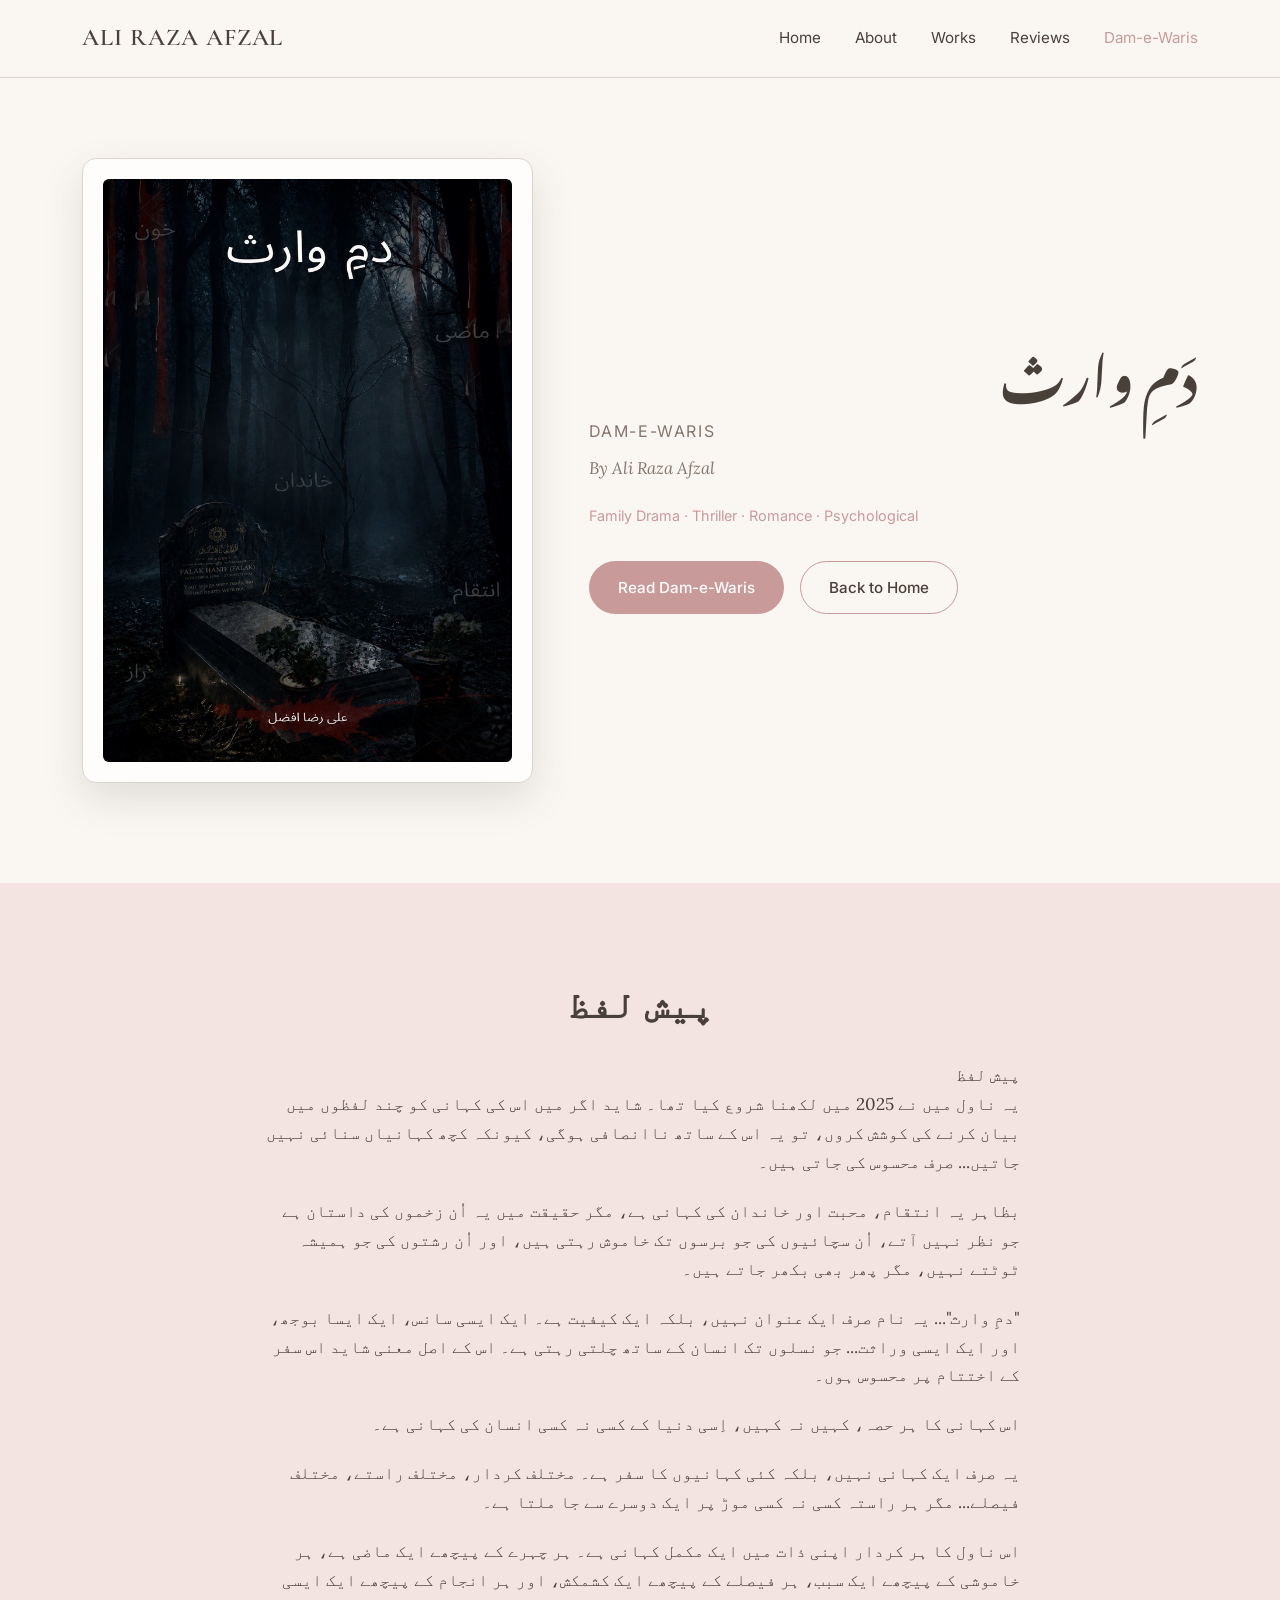
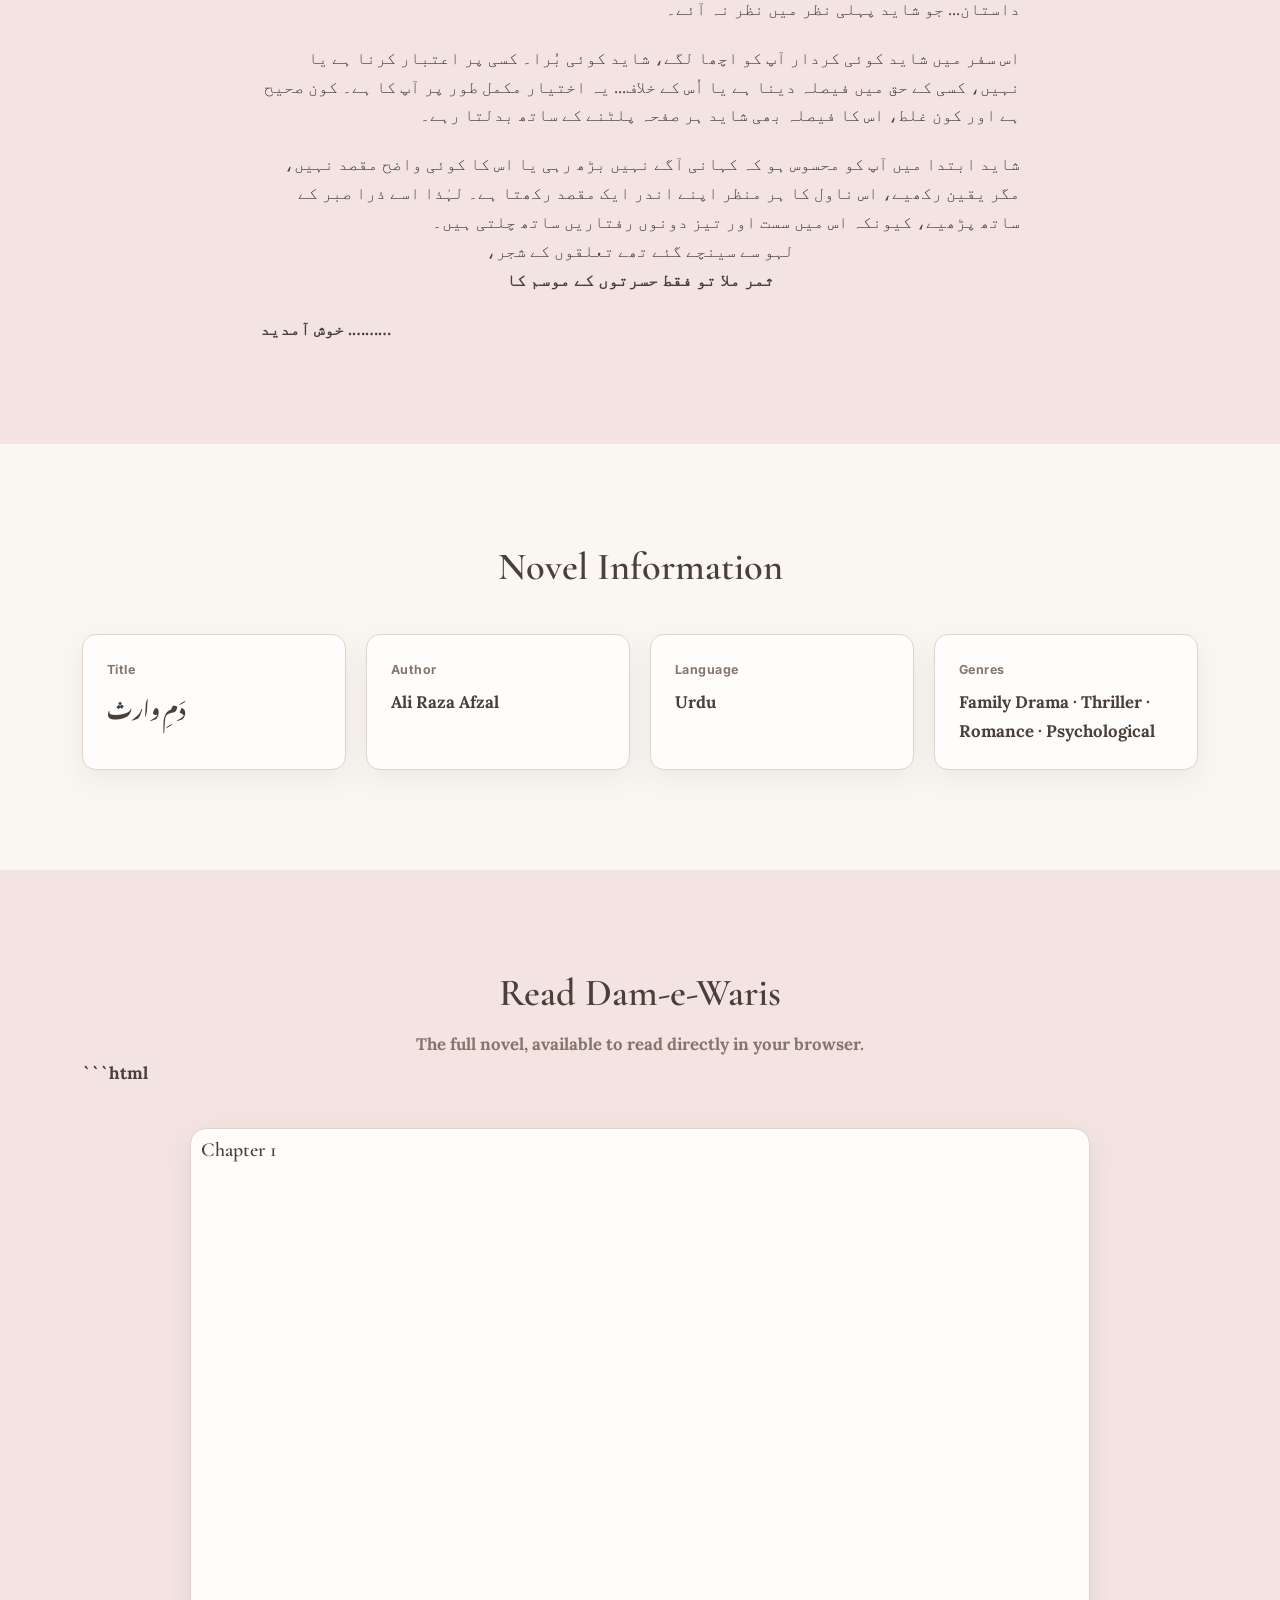
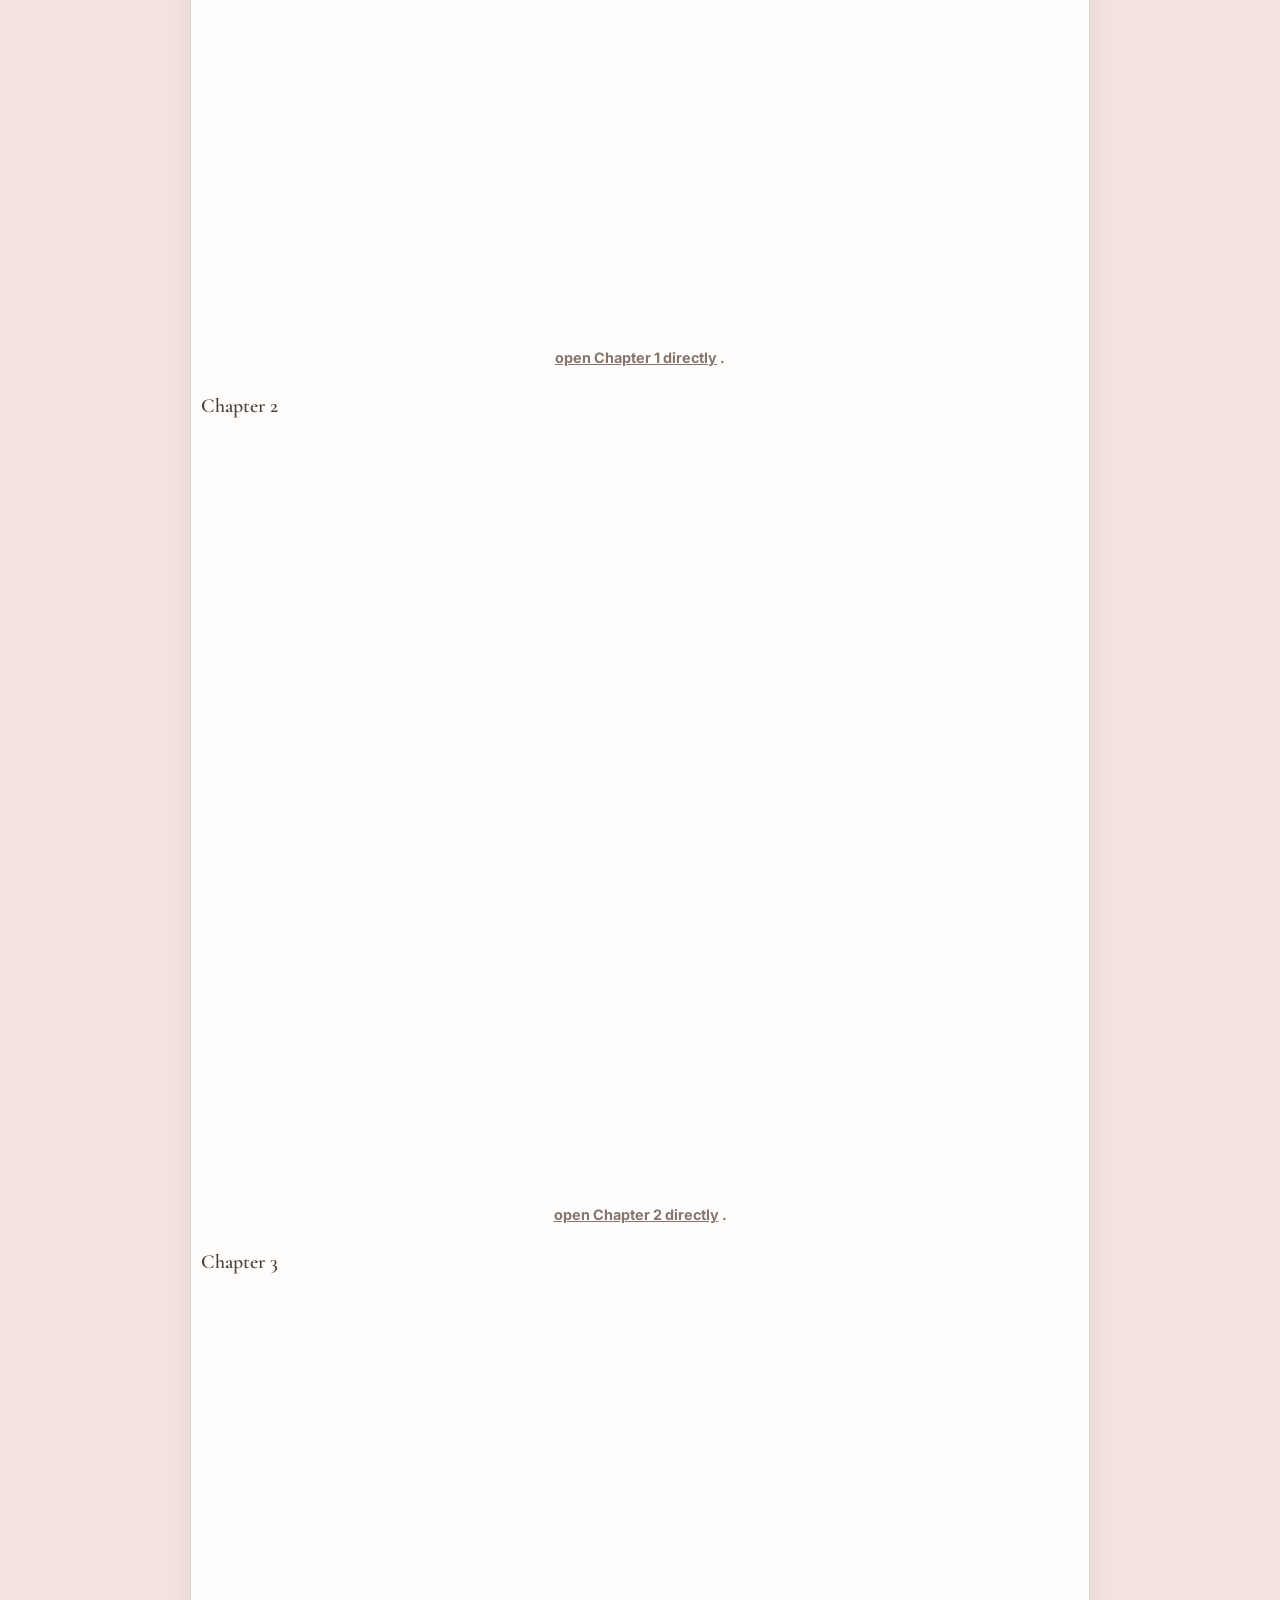
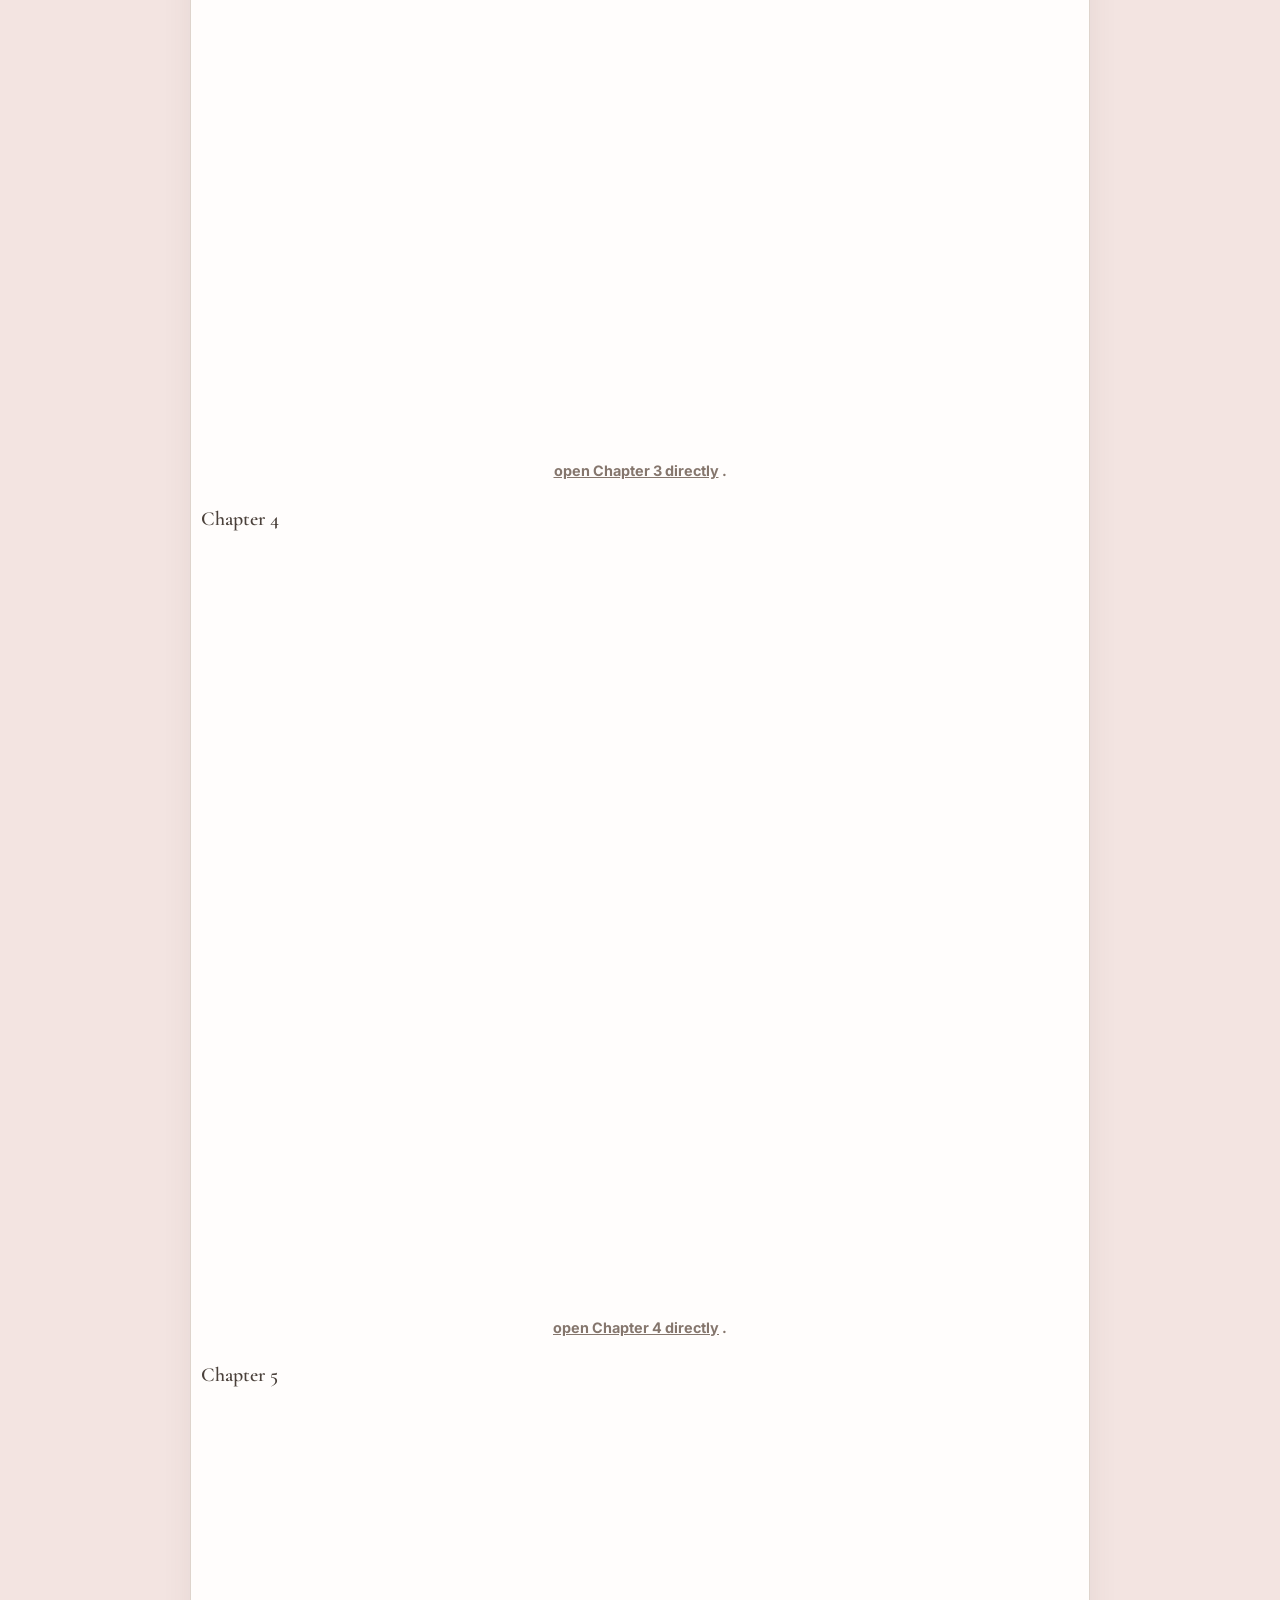
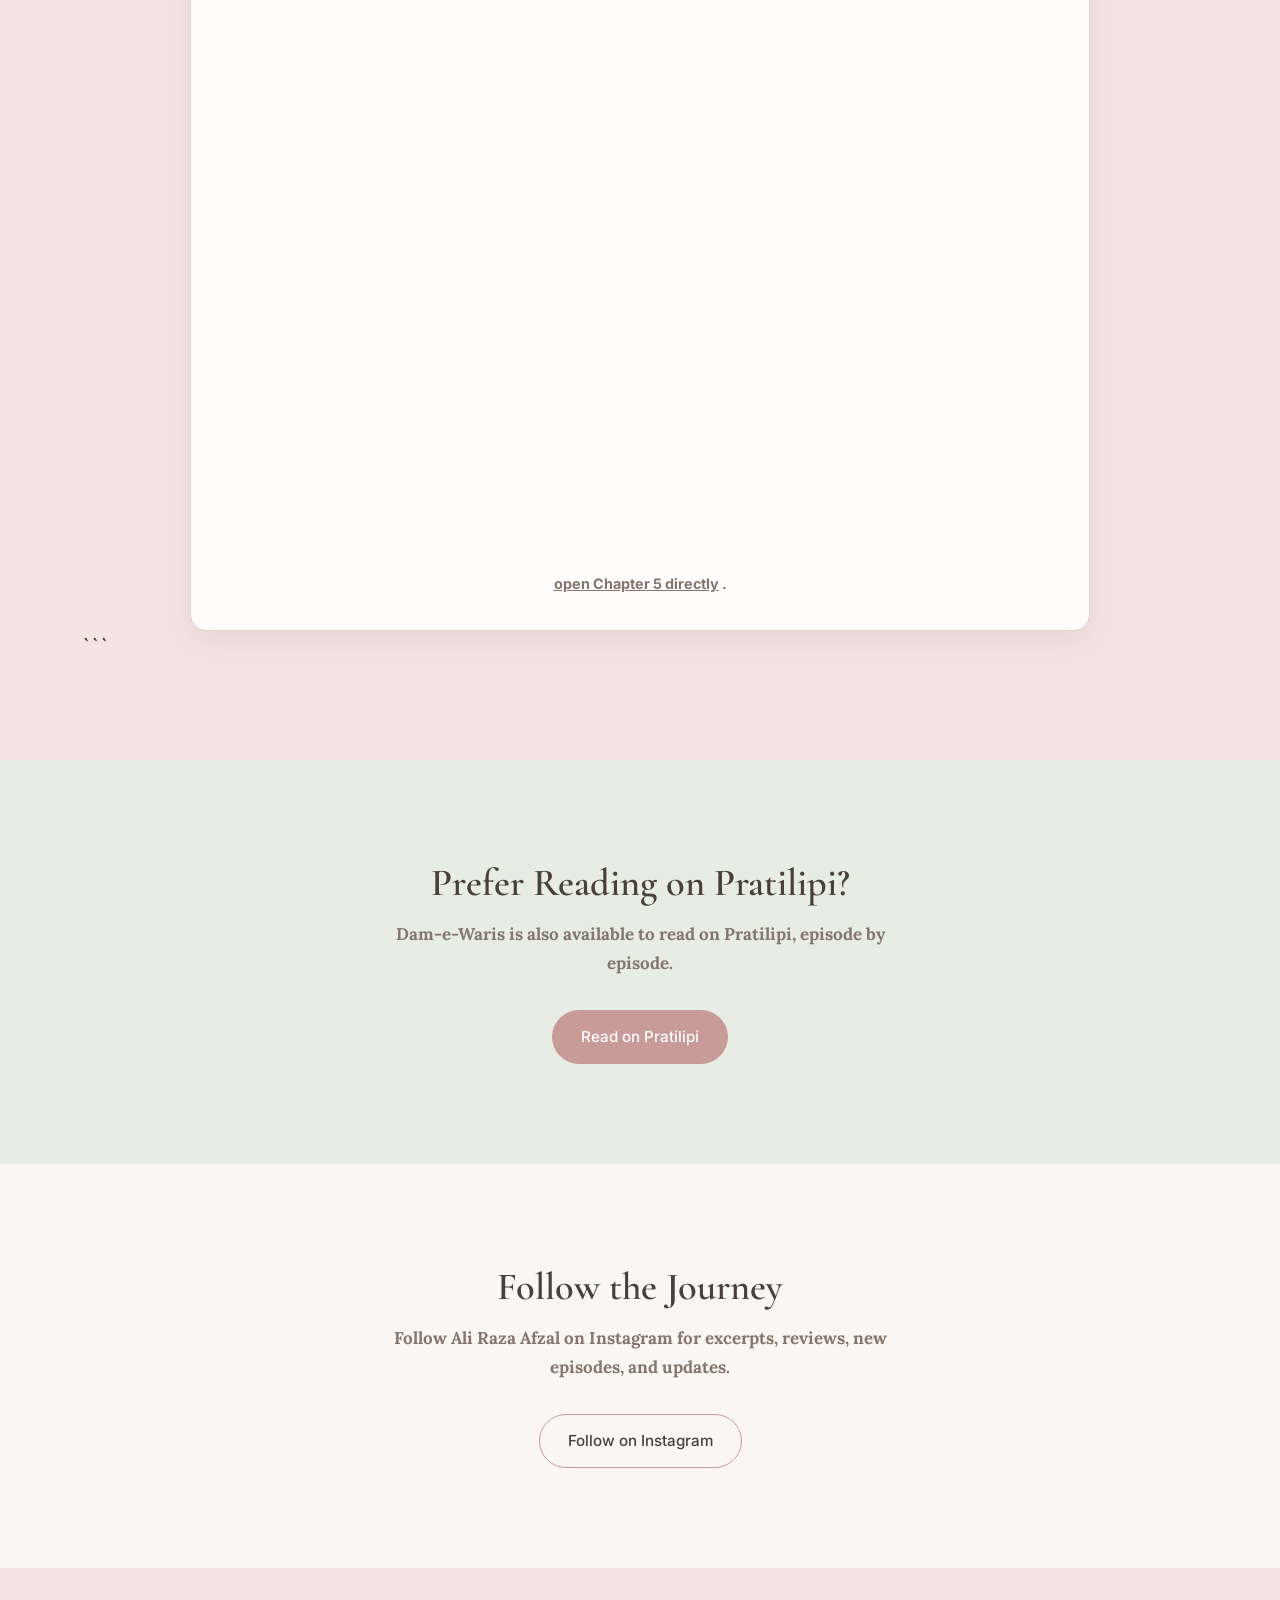
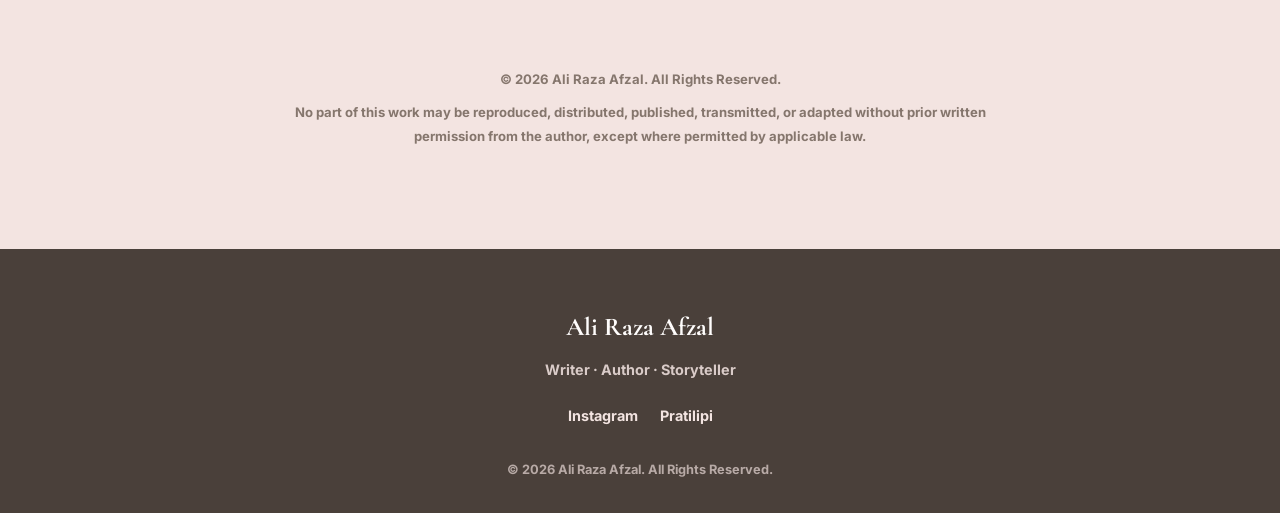
==== dam-e-waris.html @ ba0f7391 "Update dam-e-waris.html" ====
<!DOCTYPE html>
<html lang="en">
<head>
<meta charset="UTF-8">
<meta name="viewport" content="width=device-width, initial-scale=1.0">
<title>Dam-e-Waris | Ali Raza Afzal</title>
<meta name="description" content="Dam-e-Waris (دَمِ وارث) — a novel of family drama, thriller, romance and psychology by Ali Raza Afzal. Read online or download the PDF.">

<!-- Open Graph -->
<meta property="og:title" content="Dam-e-Waris | Ali Raza Afzal">
<meta property="og:description" content="A story of inheritance — of names, secrets, and the ties that bind a family together.">
<meta property="og:type" content="book">
<meta property="og:image" content="images/dam-e-waris-cover.jpg">
<link rel="stylesheet" href="css/style.css">
</head>
<body>

<header class="site-header">
  <nav class="navbar" aria-label="Primary navigation">
    <a href="index.html" class="brand">ALI RAZA AFZAL</a>
    <ul class="nav-links">
      <li><a href="index.html">Home</a></li>
      <li><a href="index.html#about">About</a></li>
      <li><a href="index.html#works">Works</a></li>
      <li><a href="index.html#reviews">Reviews</a></li>
      <li><a href="dam-e-waris.html" class="active">Dam-e-Waris</a></li>
    </ul>
  </nav>
</header>

<main>

  <!-- ============ NOVEL HERO ============ -->
  <section class="novel-hero">
    <div class="container">
      <div class="novel-cover-frame">
        <!-- PLACE FILE HERE: images/dam-e-waris-cover.jpg -->
        <img src="images/dam-e-waris-cover.jpg" alt="Cover of the novel Dam-e-Waris by Ali Raza Afzal">
      </div>

      <div class="novel-hero-text">
        <h1 class="novel-title-urdu" dir="rtl" lang="ur">دَمِ وارث</h1>
        <p class="novel-title-en">DAM-E-WARIS</p>
        <p class="novel-byline">By Ali Raza Afzal</p>
        <p class="novel-genre">Family Drama · Thriller · Romance · Psychological</p>
        <div class="button-row">
          <a href="#read" class="btn btn-primary">Read Dam-e-Waris</a>
          <a href="index.html" class="btn btn-outline">Back to Home</a>
        </div>
      </div>
    </div>
  </section>

  <!-- ============ ABOUT THE NOVEL ============ -->
  <section class="section bg-blush" dir="rtl" lang="ur">
    <div class="container">
        <h2 class="section-heading" style="text-align:center;">
            پیش لفظ
        </h2>
      <div class="reading-column"> 
         پیش لفظ

          <p>
              یہ ناول میں نے 2025 میں لکھنا شروع کیا تھا۔ شاید اگر میں اس کی کہانی کو چند لفظوں میں بیان کرنے کی کوشش کروں، تو یہ اس کے ساتھ ناانصافی ہوگی، کیونکہ کچھ کہانیاں سنائی نہیں جاتیں... صرف محسوس کی جاتی ہیں۔
          </p>

          <p>
              بظاہر یہ انتقام، محبت اور خاندان کی کہانی ہے، مگر حقیقت میں یہ اُن زخموں کی داستان ہے جو نظر نہیں آتے، اُن سچائیوں کی جو برسوں تک خاموش رہتی ہیں، اور اُن رشتوں کی جو ہمیشہ ٹوٹتے نہیں، مگر پھر بھی بکھر جاتے ہیں۔
          </p>

          <p>
              "دمِ وارث"... یہ نام صرف ایک عنوان نہیں، بلکہ ایک کیفیت ہے۔ ایک ایسی سانس، ایک ایسا بوجھ، اور ایک ایسی وراثت... جو نسلوں تک انسان کے ساتھ چلتی رہتی ہے۔ اس کے اصل معنی شاید اس سفر کے اختتام پر محسوس ہوں۔
          </p>

       

          <p>
              اس کہانی کا ہر حصہ، کہیں نہ کہیں، اِسی دنیا کے کسی نہ کسی انسان کی کہانی ہے۔
          </p>

          <p>
              یہ صرف ایک کہانی نہیں، بلکہ کئی کہانیوں کا سفر ہے۔ مختلف کردار، مختلف راستے، مختلف فیصلے... مگر ہر راستہ کسی نہ کسی موڑ پر ایک دوسرے سے جا ملتا ہے۔
          </p>

          <p>
              اس ناول کا ہر کردار اپنی ذات میں ایک مکمل کہانی ہے۔ ہر چہرے کے پیچھے ایک ماضی ہے، ہر خاموشی کے پیچھے ایک سبب، ہر فیصلے کے پیچھے ایک کشمکش، اور ہر انجام کے پیچھے ایک ایسی داستان... جو شاید پہلی نظر میں نظر نہ آئے۔
          </p>

          <p>
              اس سفر میں شاید کوئی کردار آپ کو اچھا لگے، شاید کوئی بُرا۔ کسی پر اعتبار کرنا ہے یا نہیں، کسی کے حق میں فیصلہ دینا ہے یا اُس کے خلاف... یہ اختیار مکمل طور پر آپ کا ہے۔ کون صحیح ہے اور کون غلط، اس کا فیصلہ بھی شاید ہر صفحہ پلٹنے کے ساتھ بدلتا رہے۔
          </p>

          <p>
              شاید ابتدا میں آپ کو محسوس ہو کہ کہانی آگے نہیں بڑھ رہی یا اس کا کوئی واضح مقصد نہیں، مگر یقین رکھیے، اس ناول کا ہر منظر اپنے اندر ایک مقصد رکھتا ہے۔ لہٰذا اسے ذرا صبر کے ساتھ پڑھیے، کیونکہ اس میں سست اور تیز دونوں رفتاریں ساتھ چلتی ہیں۔
          </p>

          <div class="preface-verse" style="text-align:center;/>
          <br />
              <p>
                  <strong style="text-align:left;">لہو سے سینچے گئے تھے تعلقوں کے شجر،</strong><br>
                  <strong style="text-align:left;">ثمر ملا تو فقط حسرتوں کے موسم کا</strongstyle="text-align:center;">
              </p>

              <p>………. خوش آمدید</p>
          </div>
      </div>
    </div>
  </section>

  <!-- ============ NOVEL INFORMATION ============ -->
  <section class="section bg-ivory">
    <div class="container">
      <h2 class="section-heading" style="text-align:center;">Novel Information</h2>
      <div class="info-grid">
        <div class="info-card">
          <p class="info-label">Title</p>
          <p class="info-value urdu" dir="rtl" lang="ur">دَمِ وارث</p>
        </div>
        <div class="info-card">
          <p class="info-label">Author</p>
          <p class="info-value">Ali Raza Afzal</p>
        </div>
        <div class="info-card">
          <p class="info-label">Language</p>
          <p class="info-value">Urdu</p>
        </div>
        <div class="info-card">
          <p class="info-label">Genres</p>
          <p class="info-value">Family Drama · Thriller · Romance · Psychological</p>
        </div>
      </div>
    </div>
  </section>

  <!-- ============ PDF READING SECTION ============ -->
  <section class="section bg-blush" id="read">
      <div class="container">
          <h2 class="section-heading" style="text-align:center;">Read Dam-e-Waris</h2>
          <p class="section-intro" style="margin:0 auto; text-align:center;">The full novel, available to read directly in your browser.</p>

          ```html
          <div class="pdf-frame-wrap">

              <!-- CHAPTER 1 -->
              <div class="chapter-reader">
                  <h3>Chapter 1</h3>

                  <iframe src="pdf/dam-e-waris/chapter-01.pdf"
                          title="Read Dam-e-Waris Chapter 1 by Ali Raza Afzal">
                  </iframe>

                  <p class="pdf-fallback">
                      
                      <a href="pdf/dam-e-waris/chapter-01.pdf"
                         target="_blank"
                         rel="noopener noreferrer">
                          <b> <u>open Chapter 1 directly</u> </b>
                      </a>.
                  </p>
              </div>


              <!-- CHAPTER 2 -->
              <div class="chapter-reader">
                  <h3>Chapter 2</h3>

                  <iframe src="pdf/dam-e-waris/chapter-02.pdf"
                          title="Read Dam-e-Waris Chapter 2 by Ali Raza Afzal">
                  </iframe>

                  <p class="pdf-fallback">
                     
                      <a href="pdf/dam-e-waris/chapter-02.pdf"
                         target="_blank"
                         rel="noopener noreferrer">
                          <b> <u>open Chapter 2 directly</u> </b>
                      </a>.
                  </p>
              </div>


              <!-- CHAPTER 3 -->
              <div class="chapter-reader">
                  <h3>Chapter 3</h3>

                  <iframe src="pdf/dam-e-waris/chapter-03.pdf"
                          title="Read Dam-e-Waris Chapter 3 by Ali Raza Afzal">
                  </iframe>

                  <p class="pdf-fallback">
                     
                      <a href="pdf/dam-e-waris/chapter-03.pdf"
                         target="_blank"
                         rel="noopener noreferrer">
                          <b> <u>open Chapter 3 directly</u> </b>
                      </a>.
                  </p>
              </div>


              <!-- CHAPTER 4 -->
              <div class="chapter-reader">
                  <h3>Chapter 4</h3>

                  <iframe src="pdf/dam-e-waris/chapter-04.pdf"
                          title="Read Dam-e-Waris Chapter 4 by Ali Raza Afzal">
                  </iframe>

                  <p class="pdf-fallback">
                    
                      <a href="pdf/dam-e-waris/chapter-04.pdf"
                         target="_blank"
                         rel="noopener noreferrer">
                          <b> <u>open Chapter 4 directly</u> </b>
                      </a>.
                  </p>
              </div>

            <!-- CHAPTER 5 -->
<div class="chapter-reader">
    <h3>Chapter 5</h3>

    <iframe src="pdf/dam-e-waris/chapter-05.pdf"
            title="Read Dam-e-Waris Chapter 5 by Ali Raza Afzal">
    </iframe>

    <p class="pdf-fallback">

        <a href="pdf/dam-e-waris/chapter-05.pdf"
           target="_blank"
           rel="noopener noreferrer">
            <b> <u>open Chapter 5 directly</u> </b>
        </a>.
    </p>
</div>

          </div>
          ```

      </div>
  </section>

  <!-- ============ PRATILIPI ============ -->
  <section class="section bg-sage">
    <div class="container" style="text-align:center;">
      <h2 class="section-heading">Prefer Reading on Pratilipi?</h2>
      <p class="connect-text" style="margin-left:auto; margin-right:auto;">Dam-e-Waris is also available to read on Pratilipi, episode by episode.</p>
      <div class="button-row" style="justify-content:center;">
        <!-- REPLACE WITH REAL PRATILIPI URL -->
        <a href="https://english.pratilipi.com/series/dam-e-waris-by-shaan-sikandar-ali-p6b1sz6k6ypf" target="_blank" rel="noopener noreferrer" class="btn btn-primary">Read on Pratilipi</a>
      </div>
    </div>
  </section>

  <!-- ============ INSTAGRAM ============ -->
  <section class="section bg-ivory">
    <div class="container" style="text-align:center;">
      <h2 class="section-heading">Follow the Journey</h2>
      <p class="connect-text" style="margin-left:auto; margin-right:auto;">Follow Ali Raza Afzal on Instagram for excerpts, reviews, new episodes, and updates.</p>
      <div class="button-row" style="justify-content:center;">
        <!-- REPLACE WITH REAL INSTAGRAM URL -->
        <a href="https://instagram.com/alir_afzal" target="_blank" rel="noopener noreferrer" class="btn btn-outline">Follow on Instagram</a>
      </div>
    </div>
  </section>

  <!-- ============ COPYRIGHT ============ -->
  <section class="section bg-blush">
    <div class="container">
      <div class="copyright-block">
        <p>© 2026 Ali Raza Afzal. All Rights Reserved.</p>
        <p>No part of this work may be reproduced, distributed, published, transmitted, or adapted without prior written permission from the author, except where permitted by applicable law.</p>
      </div>
    </div>
  </section>

</main>

<footer class="site-footer">
  <div class="container footer-inner">
    <p class="footer-brand">Ali Raza Afzal</p>
    <p class="footer-tagline">Writer · Author · Storyteller</p>
    <div class="footer-links">
      <!-- REPLACE WITH REAL INSTAGRAM URL -->
      <a href="https://instagram.com/alir_afzal" target="_blank" rel="noopener noreferrer">Instagram</a>
      <!-- REPLACE WITH REAL PRATILIPI URL -->
      <a href="https://english.pratilipi.com/series/dam-e-waris-by-shaan-sikandar-ali-p6b1sz6k6ypf" target="_blank" rel="noopener noreferrer">Pratilipi</a>
    </div>
  
    <p class="footer-note">© 2026 Ali Raza Afzal. All Rights Reserved.</p>
  </div>
</footer>

</body>
</html>
---- css/style.css ----
/* =========================================================
   ALI RAZA AFZAL — AUTHOR WEBSITE
   Stylesheet
   ========================================================= */

/* ---------- Fonts ---------- */
@import url('https://fonts.googleapis.com/css2?family=Cormorant+Garamond:ital,wght@0,400;0,500;0,600;1,500&family=Lora:ital,wght@0,400;0,500;1,400&family=Inter:wght@400;500;600&family=Noto+Nastaliq+Urdu:wght@400;600;700&display=swap');

/* ---------- Tokens ---------- */
:root {
  --ivory: #FAF7F2;
  --blush: #F3E4E1;
  --sage-light: #E7EDE3;
  --rose: #C99A9A;
  --sage: #AAB7A0;
  --brown: #4A403A;
  --taupe: #85766D;
  --cream: #FFFDFC;
  --border: #DED4CC;
  --mauve: #B89EA6;

  --font-display: 'Cormorant Garamond', 'Playfair Display', serif;
  --font-body: 'Lora', serif;
  --font-ui: 'Inter', sans-serif;
  --font-urdu: 'Noto Nastaliq Urdu', serif;

  --section-pad-desktop: 100px;
  --section-pad-tablet: 70px;
  --section-pad-mobile: 56px;

  --radius-card: 16px;
  --shadow-soft: 0 10px 30px rgba(74, 64, 58, 0.08);
  --shadow-hover: 0 16px 40px rgba(74, 64, 58, 0.14);

  --max-width: 1180px;
  --reading-width: 760px;
}

/* ---------- Reset ---------- */
* {
  box-sizing: border-box;
}

html {
  scroll-behavior: smooth;
}

body {
  margin: 0;
  background-color: var(--ivory);
  color: var(--brown);
  font-family: var(--font-body);
  font-size: 17px;
  line-height: 1.7;
  overflow-x: hidden;
}

img {
  max-width: 100%;
  height: auto;
  display: block;
}

a {
  color: inherit;
  text-decoration: none;
}

ul {
  list-style: none;
  margin: 0;
  padding: 0;
}

h1, h2, h3, h4 {
  font-family: var(--font-display);
  font-weight: 600;
  color: var(--brown);
  line-height: 1.2;
  margin: 0;
}

p {
  margin: 0;
}

.container {
  width: 100%;
  max-width: var(--max-width);
  margin: 0 auto;
  padding: 0 32px;
}

/* Visible keyboard focus for accessibility */
a:focus-visible,
button:focus-visible {
  outline: 2px solid var(--rose);
  outline-offset: 3px;
}

@media (prefers-reduced-motion: reduce) {
  * {
    animation-duration: 0.001ms !important;
    animation-iteration-count: 1 !important;
    transition-duration: 0.001ms !important;
    scroll-behavior: auto !important;
  }
}

/* ---------- Decorative motifs ---------- */
.motif {
  color: var(--rose);
  font-size: 1.1rem;
  opacity: 0.65;
  display: inline-block;
}

.decor-line {
  width: 64px;
  height: 1px;
  background: var(--border);
  margin: 18px 0;
}

.decor-curve {
  position: absolute;
  pointer-events: none;
  opacity: 0.5;
}

/* ---------- Section base ---------- */
.section {
  padding: var(--section-pad-desktop) 0;
  position: relative;
}

.bg-ivory   { background-color: var(--ivory); }
.bg-blush   { background-color: var(--blush); }
.bg-sage    { background-color: var(--sage-light); }

.section-heading {
  font-size: clamp(2rem, 3vw, 2.6rem);
  margin-bottom: 14px;
}

.section-intro {
  color: var(--taupe);
  font-family: var(--font-body);
  font-size: 1.05rem;
  max-width: 620px;
}

/* ---------- Buttons ---------- */
.btn {
  display: inline-flex;
  align-items: center;
  justify-content: center;
  gap: 8px;
  font-family: var(--font-ui);
  font-size: 0.95rem;
  font-weight: 500;
  padding: 13px 28px;
  border-radius: 30px;
  border: 1px solid transparent;
  cursor: pointer;
  transition: transform 0.25s ease, background-color 0.25s ease, color 0.25s ease, box-shadow 0.25s ease;
  white-space: nowrap;
}

.btn-primary {
  background-color: var(--rose);
  color: var(--cream);
}

.btn-primary:hover {
  background-color: #bd8a8a;
  transform: translateY(-2px);
  box-shadow: var(--shadow-soft);
}

.btn-outline {
  background-color: transparent;
  border-color: var(--rose);
  color: var(--brown);
}

.btn-outline:hover {
  background-color: var(--rose);
  color: var(--cream);
  transform: translateY(-2px);
}

.btn-sage {
  background-color: transparent;
  border-color: var(--sage);
  color: var(--brown);
}

.btn-sage:hover {
  background-color: var(--sage);
  color: var(--cream);
  transform: translateY(-2px);
}

.button-row {
  display: flex;
  flex-wrap: wrap;
  gap: 16px;
  margin-top: 32px;
}

/* =========================================================
   NAVIGATION
   ========================================================= */
.site-header {
  position: sticky;
  top: 0;
  z-index: 50;
  background-color: rgba(250, 247, 242, 0.92);
  backdrop-filter: blur(6px);
  border-bottom: 1px solid var(--border);
}

.navbar {
  max-width: var(--max-width);
  margin: 0 auto;
  padding: 18px 32px;
  display: flex;
  align-items: center;
  justify-content: space-between;
}

.brand {
  font-family: var(--font-display);
  font-size: 1.5rem;
  letter-spacing: 0.04em;
  color: var(--brown);
  font-weight: 600;
}

.nav-links {
  display: flex;
  gap: 34px;
  font-family: var(--font-ui);
  font-size: 0.95rem;
}

.nav-links a {
  position: relative;
  padding: 4px 0;
  transition: color 0.2s ease;
}

.nav-links a::after {
  content: "";
  position: absolute;
  left: 0;
  bottom: -2px;
  width: 0%;
  height: 1px;
  background-color: var(--rose);
  transition: width 0.25s ease;
}

.nav-links a:hover {
  color: var(--rose);
}

.nav-links a:hover::after {
  width: 100%;
}

.nav-links a.active {
  color: var(--rose);
}

/* Mobile nav: CSS-only wrap, no hamburger/JS */
@media (max-width: 720px) {
  .navbar {
    flex-direction: column;
    align-items: flex-start;
    gap: 14px;
    padding: 16px 24px;
  }

  .nav-links {
    flex-wrap: wrap;
    gap: 16px 22px;
    width: 100%;
  }
}

/* =========================================================
   HERO
   ========================================================= */
.hero {
  padding: 96px 0 var(--section-pad-desktop);
  position: relative;
  overflow: hidden;
}

.hero .container {
  display: grid;
  grid-template-columns: 1.05fr 0.95fr;
  gap: 56px;
  align-items: center;
}

.eyebrow {
  font-family: var(--font-ui);
  color: var(--taupe);
  font-size: 1rem;
  margin-top: 8px;
}

.hero-title {
  font-size: clamp(2.8rem, 6vw, 4.4rem);
  letter-spacing: 0.01em;
}

.hero-statement {
  font-family: var(--font-body);
  font-style: italic;
  color: var(--taupe);
  font-size: 1.2rem;
  max-width: 480px;
  margin-top: 24px;
  line-height: 1.6;
}

.hero-image-wrap {
  position: relative;
  display: flex;
  justify-content: center;
}

.hero-image-frame {
  width: 100%;
  max-width: 420px;
  border-radius: 48% 52% 54% 46% / 52% 48% 52% 48%;
  overflow: hidden;
  box-shadow: var(--shadow-soft);
  border: 1px solid var(--border);
  position: relative;
  z-index: 2;
}

.hero-image-frame img {
  width: 100%;
  height: 100%;
  object-fit: cover;
  aspect-ratio: 4 / 5;
}

.hero-deco-dot {
  position: absolute;
  border-radius: 50%;
  background-color: var(--sage);
  opacity: 0.5;
}

.hero-deco-dot.d1 { width: 14px; height: 14px; top: 6%; right: 8%; }
.hero-deco-dot.d2 { width: 8px; height: 8px; bottom: 14%; left: 4%; background-color: var(--rose); }

.hero-deco-star {
  position: absolute;
  color: var(--rose);
  opacity: 0.55;
  font-size: 1.4rem;
}

.hero-deco-star.s1 { top: 2%; left: 10%; }
.hero-deco-star.s2 { bottom: 6%; right: 6%; font-size: 1.1rem; color: var(--sage); }

.hero-deco-line {
  position: absolute;
  width: 90px;
  height: 90px;
  border: 1px solid var(--border);
  border-radius: 50%;
  z-index: 1;
  bottom: -18px;
  right: 4%;
  opacity: 0.7;
}

@media (max-width: 900px) {
  .hero .container {
    grid-template-columns: 1fr;
    text-align: left;
  }

  .hero-image-wrap {
    order: 2;
    margin-top: 12px;
  }

  .hero-image-frame {
    max-width: 300px;
  }
}

/* =========================================================
   ABOUT
   ========================================================= */
.about-grid {
  display: grid;
  grid-template-columns: 1.1fr 0.9fr;
  gap: 64px;
  align-items: center;
}

.about-text p + p {
  margin-top: 18px;
}

.about-visual {
  position: relative;
  display: flex;
  justify-content: center;
}

.about-visual-frame {
  width: 100%;
  max-width: 340px;
  border-radius: 20px;
  overflow: hidden;
  border: 1px solid var(--border);
  box-shadow: var(--shadow-soft);
}

.about-visual-frame img {
  width: 100%;
  aspect-ratio: 4 / 5;
  object-fit: cover;
}

@media (max-width: 900px) {
  .about-grid {
    grid-template-columns: 1fr;
  }

  .about-visual {
    order: -1;
  }
}

/* =========================================================
   WORKS / FEATURED NOVEL CARD
   ========================================================= */
.work-card {
  background-color: var(--cream);
  border: 1px solid var(--border);
  border-radius: var(--radius-card);
  box-shadow: var(--shadow-soft);
  display: grid;
  grid-template-columns: 0.85fr 1.15fr;
  overflow: hidden;
  margin-top: 40px;
  transition: box-shadow 0.3s ease;
}

.work-card:hover {
  box-shadow: var(--shadow-hover);
}

.work-cover {
  background-color: var(--sage-light);
  display: flex;
  align-items: center;
  justify-content: center;
  padding: 32px;
}

.work-cover img {
  width: 100%;
  max-width: 280px;
  object-fit: contain;
  border-radius: 6px;
}

.work-info {
  padding: 44px 48px;
  display: flex;
  flex-direction: column;
  justify-content: center;
}

.work-title-urdu {
  font-family: var(--font-urdu);
  direction: rtl;
  font-size: 2rem;
  line-height: 1.5;
  color: var(--brown);
}

.work-title-en {
  font-family: var(--font-ui);
  letter-spacing: 0.08em;
  color: var(--taupe);
  font-size: 0.9rem;
  margin-top: 6px;
}

.work-genre {
  font-family: var(--font-ui);
  font-size: 0.88rem;
  color: var(--rose);
  margin-top: 16px;
}

.work-desc {
  margin-top: 18px;
  color: var(--brown);
  max-width: 46ch;
}

.work-info .btn {
  margin-top: 26px;
  align-self: flex-start;
}

@media (max-width: 780px) {
  .work-card {
    grid-template-columns: 1fr;
  }

  .work-info {
    padding: 32px;
  }
}

/* =========================================================
   REVIEWS GALLERY
   ========================================================= */
.review-gallery {
  display: grid;
  grid-template-columns: repeat(3, 1fr);
  gap: 28px;
  margin-top: 44px;
}

.review-card {
  background-color: var(--cream);
  border: 1px solid var(--border);
  border-radius: 14px;
  box-shadow: var(--shadow-soft);
  overflow: hidden;
  transition: transform 0.3s ease, box-shadow 0.3s ease;
}

.review-card:hover {
  transform: translateY(-4px);
  box-shadow: var(--shadow-hover);
}

.review-card img {
  width: 100%;
  height: auto;
  object-fit: contain;
  background-color: var(--ivory);
}

@media (max-width: 980px) {
  .review-gallery {
    grid-template-columns: repeat(2, 1fr);
  }
}

@media (max-width: 620px) {
  .review-gallery {
    grid-template-columns: 1fr;
  }
}

/* =========================================================
   CONNECT / FOLLOW SECTIONS
   ========================================================= */
.connect-text {
  color: var(--taupe);
  max-width: 520px;
  margin-top: 12px;
}

/* =========================================================
   FOOTER
   ========================================================= */
.site-footer {
  background-color: var(--brown);
  color: var(--blush);
  padding: 56px 0 32px;
}

.footer-inner {
  display: flex;
  flex-direction: column;
  align-items: center;
  text-align: center;
  gap: 10px;
}

.footer-brand {
  font-family: var(--font-display);
  font-size: 1.6rem;
  color: var(--cream);
}

.footer-tagline {
  font-family: var(--font-ui);
  font-size: 0.9rem;
  color: var(--blush);
  opacity: 0.85;
}

.footer-links {
  display: flex;
  gap: 22px;
  font-family: var(--font-ui);
  font-size: 0.9rem;
  margin-top: 12px;
}

.footer-links a {
  transition: color 0.2s ease;
}

.footer-links a:hover {
  color: var(--rose);
}

.footer-note {
  margin-top: 20px;
  font-family: var(--font-ui);
  font-size: 0.8rem;
  color: var(--blush);
  opacity: 0.65;
}

.footer-work {
  font-family: var(--font-body);
  font-style: italic;
  font-size: 0.95rem;
  opacity: 0.8;
  margin-top: 6px;
}

/* =========================================================
   DAM-E-WARIS PAGE
   ========================================================= */
.novel-hero {
  padding: 80px 0 var(--section-pad-desktop);
}

.novel-hero .container {
  display: grid;
  grid-template-columns: 0.85fr 1.15fr;
  gap: 56px;
  align-items: center;
}

.novel-cover-frame {
  border-radius: 14px;
  overflow: hidden;
  border: 1px solid var(--border);
  box-shadow: var(--shadow-hover);
  background-color: var(--cream);
  padding: 20px;
}

.novel-cover-frame img {
  width: 100%;
  object-fit: contain;
  border-radius: 6px;
}

.novel-title-urdu {
  font-family: var(--font-urdu);
  direction: rtl;
  font-size: clamp(2.4rem, 5vw, 3.4rem);
  line-height: 1.5;
}

.novel-title-en {
  font-family: var(--font-ui);
  letter-spacing: 0.1em;
  color: var(--taupe);
  margin-top: 10px;
  font-size: 1rem;
}

.novel-byline {
  font-family: var(--font-body);
  font-style: italic;
  color: var(--taupe);
  margin-top: 8px;
  font-size: 1.05rem;
}

.novel-genre {
  margin-top: 22px;
  font-family: var(--font-ui);
  font-size: 0.9rem;
  color: var(--rose);
}

@media (max-width: 900px) {
  .novel-hero .container {
    grid-template-columns: 1fr;
  }

  .novel-cover-frame {
    max-width: 320px;
    margin: 0 auto;
  }
}

/* ---------- Novel intro / reading text ---------- */
.reading-column {
  max-width: var(--reading-width);
  margin: 32px auto 0;
}

.reading-column p + p {
  margin-top: 20px;
}

/* ---------- Info cards ---------- */
.info-grid {
  display: grid;
  grid-template-columns: repeat(4, 1fr);
  gap: 20px;
  margin-top: 44px;
}

.info-card {
  background-color: var(--cream);
  border: 1px solid var(--border);
  border-radius: 14px;
  padding: 24px;
  box-shadow: var(--shadow-soft);
}

.info-label {
  font-family: var(--font-ui);
  font-size: 0.78rem;
  color: var(--taupe);
  letter-spacing: 0.04em;
}

.info-value {
  margin-top: 8px;
  font-family: var(--font-body);
  font-size: 1.05rem;
  color: var(--brown);
}

.info-value.urdu {
  font-family: var(--font-urdu);
  direction: rtl;
  font-size: 1.3rem;
}

@media (max-width: 860px) {
  .info-grid {
    grid-template-columns: repeat(2, 1fr);
  }
}

@media (max-width: 520px) {
  .info-grid {
    grid-template-columns: 1fr;
  }
}

/* ---------- PDF reading section ---------- */
.pdf-frame-wrap {
  max-width: 900px;
  margin: 40px auto 0;
  border-radius: 16px;
  overflow: hidden;
  border: 1px solid var(--border);
  box-shadow: var(--shadow-soft);
  background-color: var(--cream);
  padding: 10px;
}

.pdf-frame-wrap iframe {
  width: 100%;
  height: 760px;
  border: none;
  border-radius: 10px;
  display: block;
}

@media (max-width: 700px) {
  .pdf-frame-wrap iframe {
    height: 480px;
  }
}

.pdf-fallback {
  text-align: center;
  padding: 24px;
  font-family: var(--font-ui);
  font-size: 0.9rem;
  color: var(--taupe);
}

/* ---------- Copyright block ---------- */
.copyright-block {
  max-width: var(--reading-width);
  margin: 0 auto;
  text-align: center;
  color: var(--taupe);
  font-family: var(--font-ui);
  font-size: 0.82rem;
  line-height: 1.8;
}

.copyright-block p + p {
  margin-top: 10px;
}

/* =========================================================
   RESPONSIVE — SECTION PADDING
   ========================================================= */
@media (max-width: 980px) {
  .section {
    padding: var(--section-pad-tablet) 0;
  }
}

@media (max-width: 620px) {
  .section {
    padding: var(--section-pad-mobile) 0;
  }

  .container {
    padding: 0 22px;
  }

  .work-info {
    padding: 28px 24px;
  }

  .button-row {
    flex-direction: column;
    align-items: stretch;
  }
}
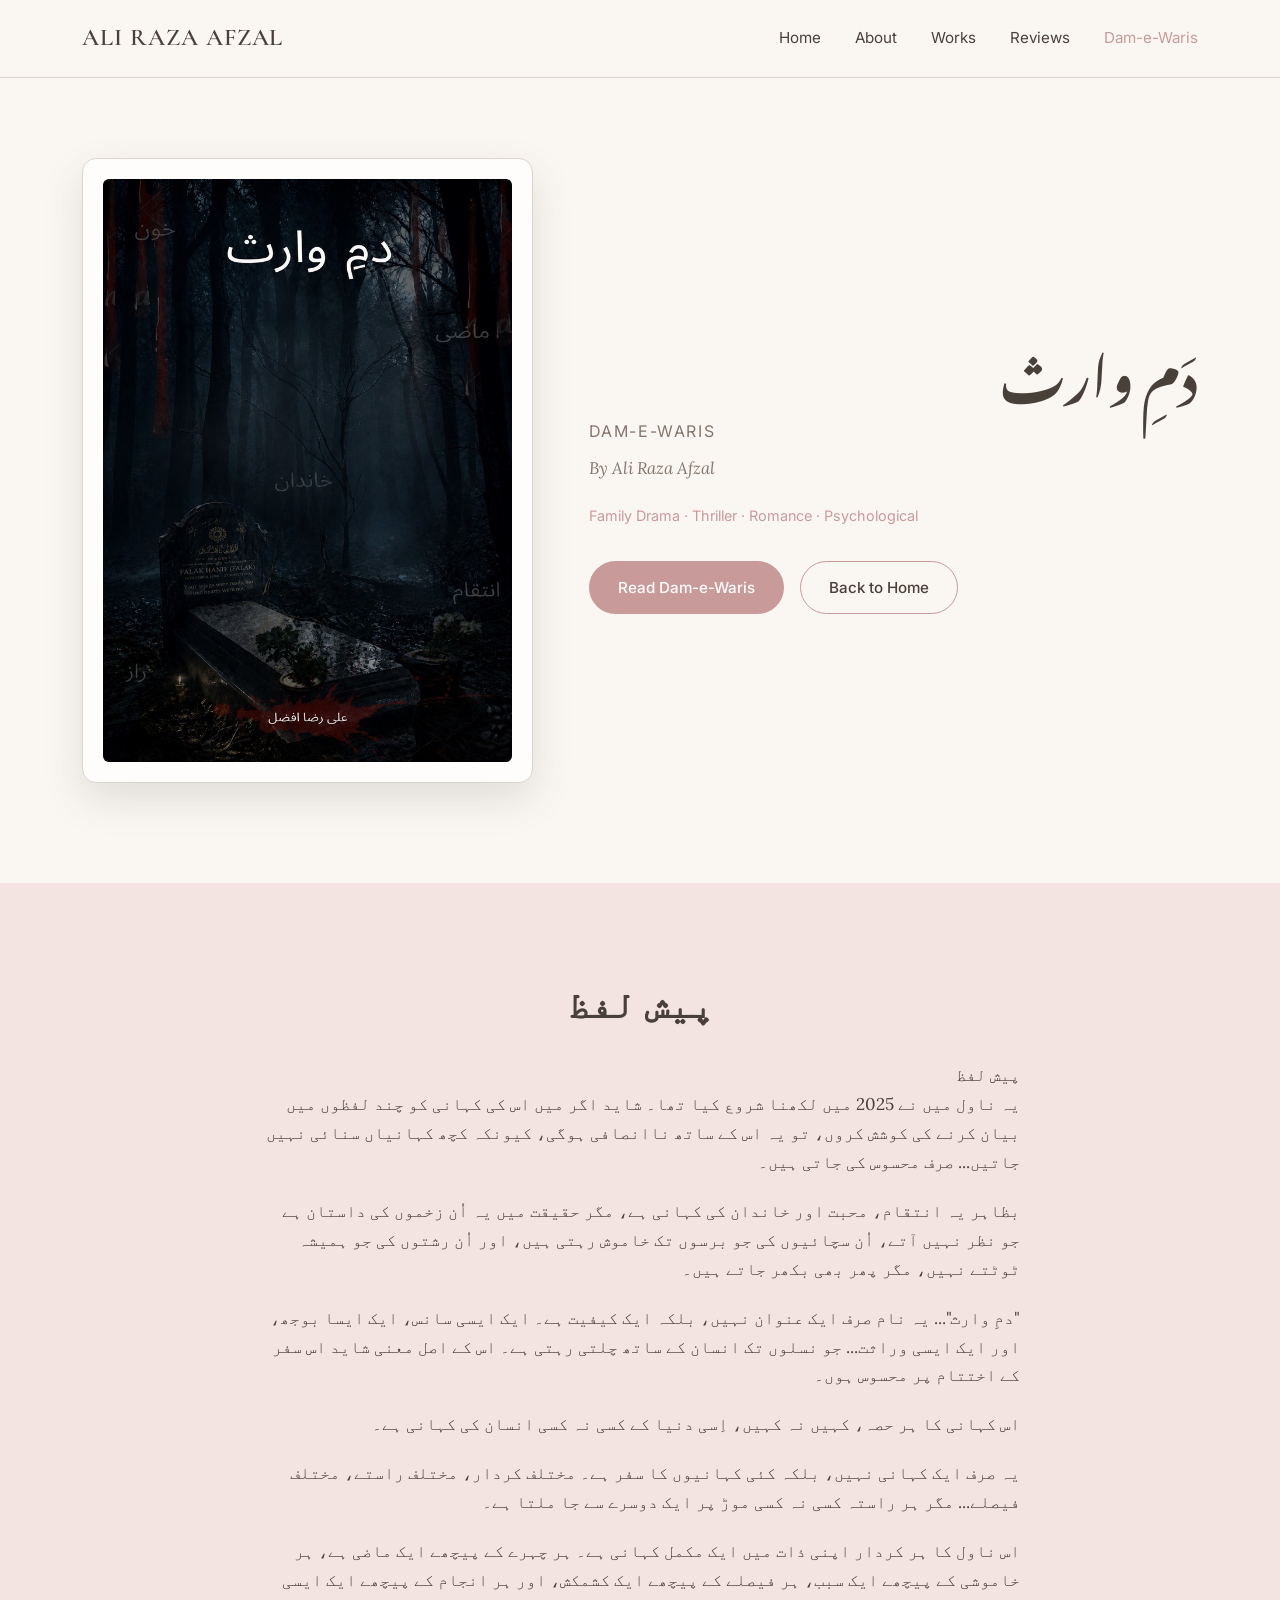
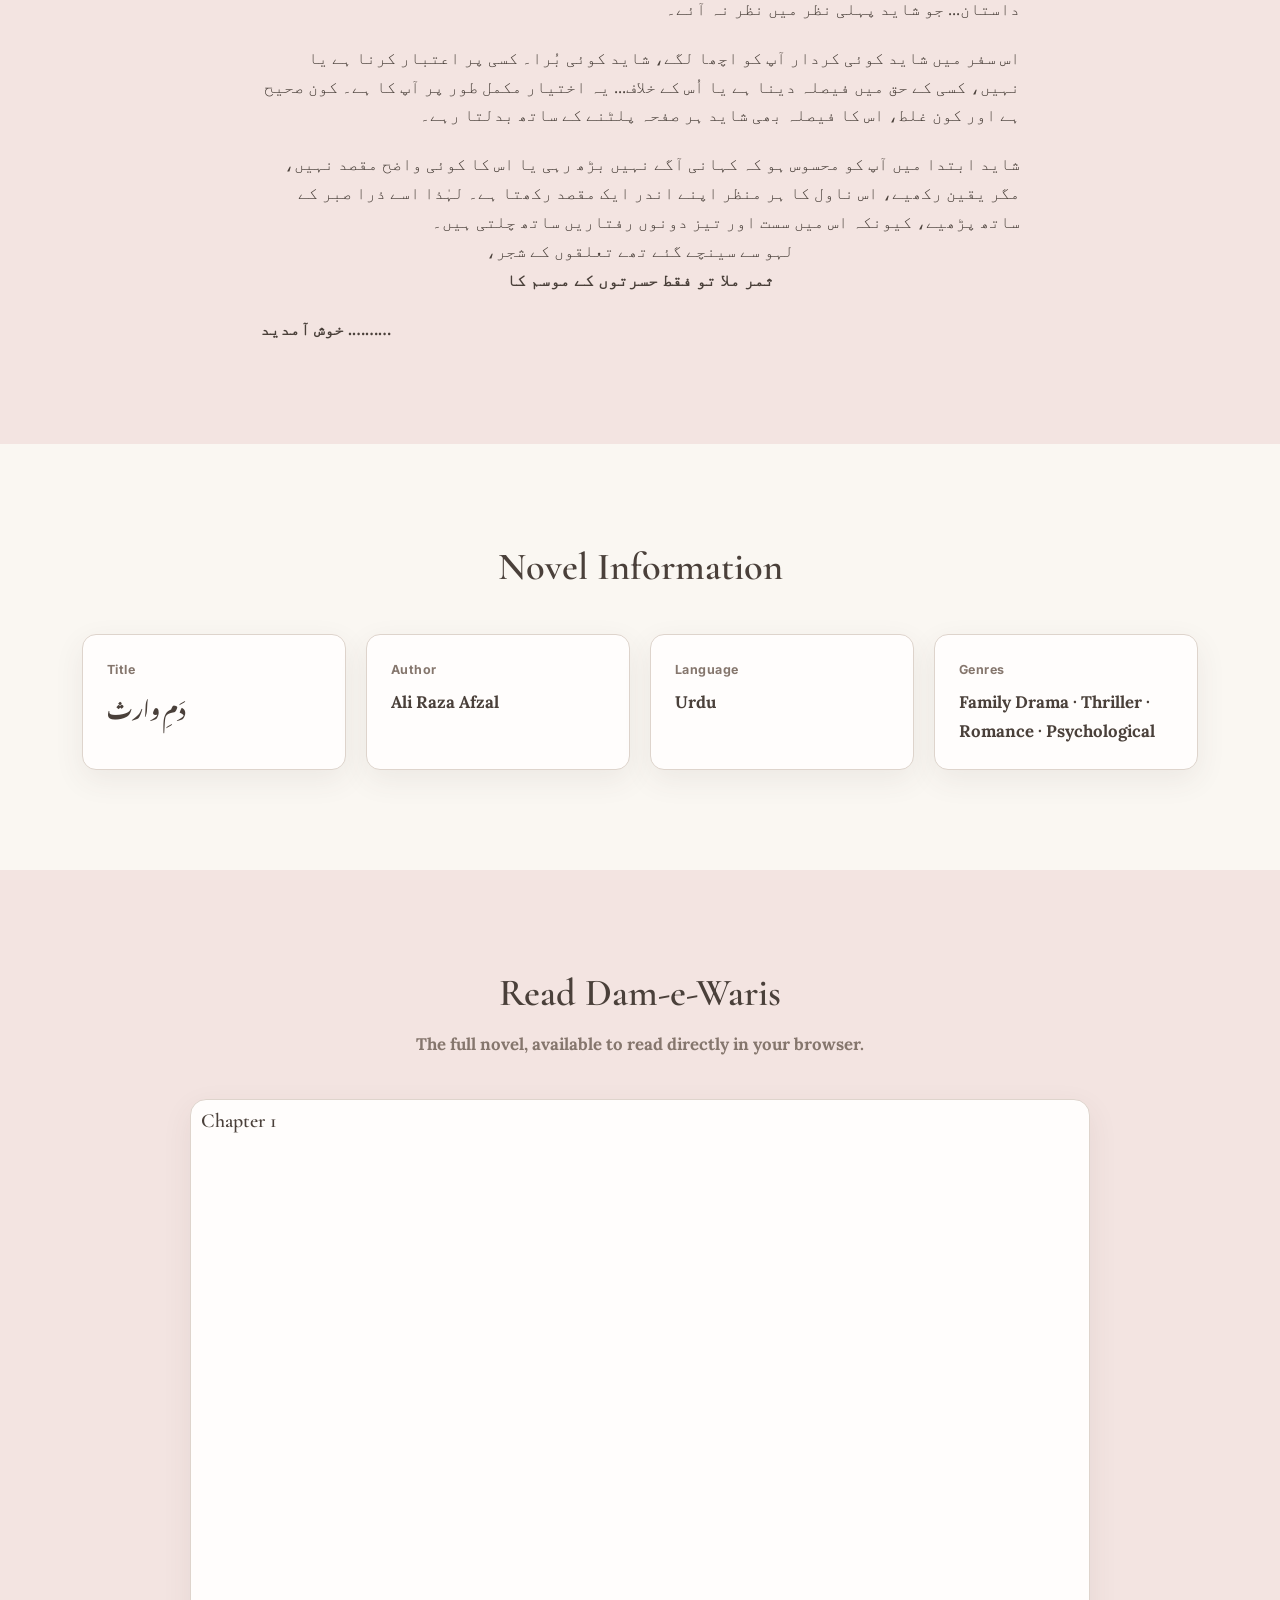
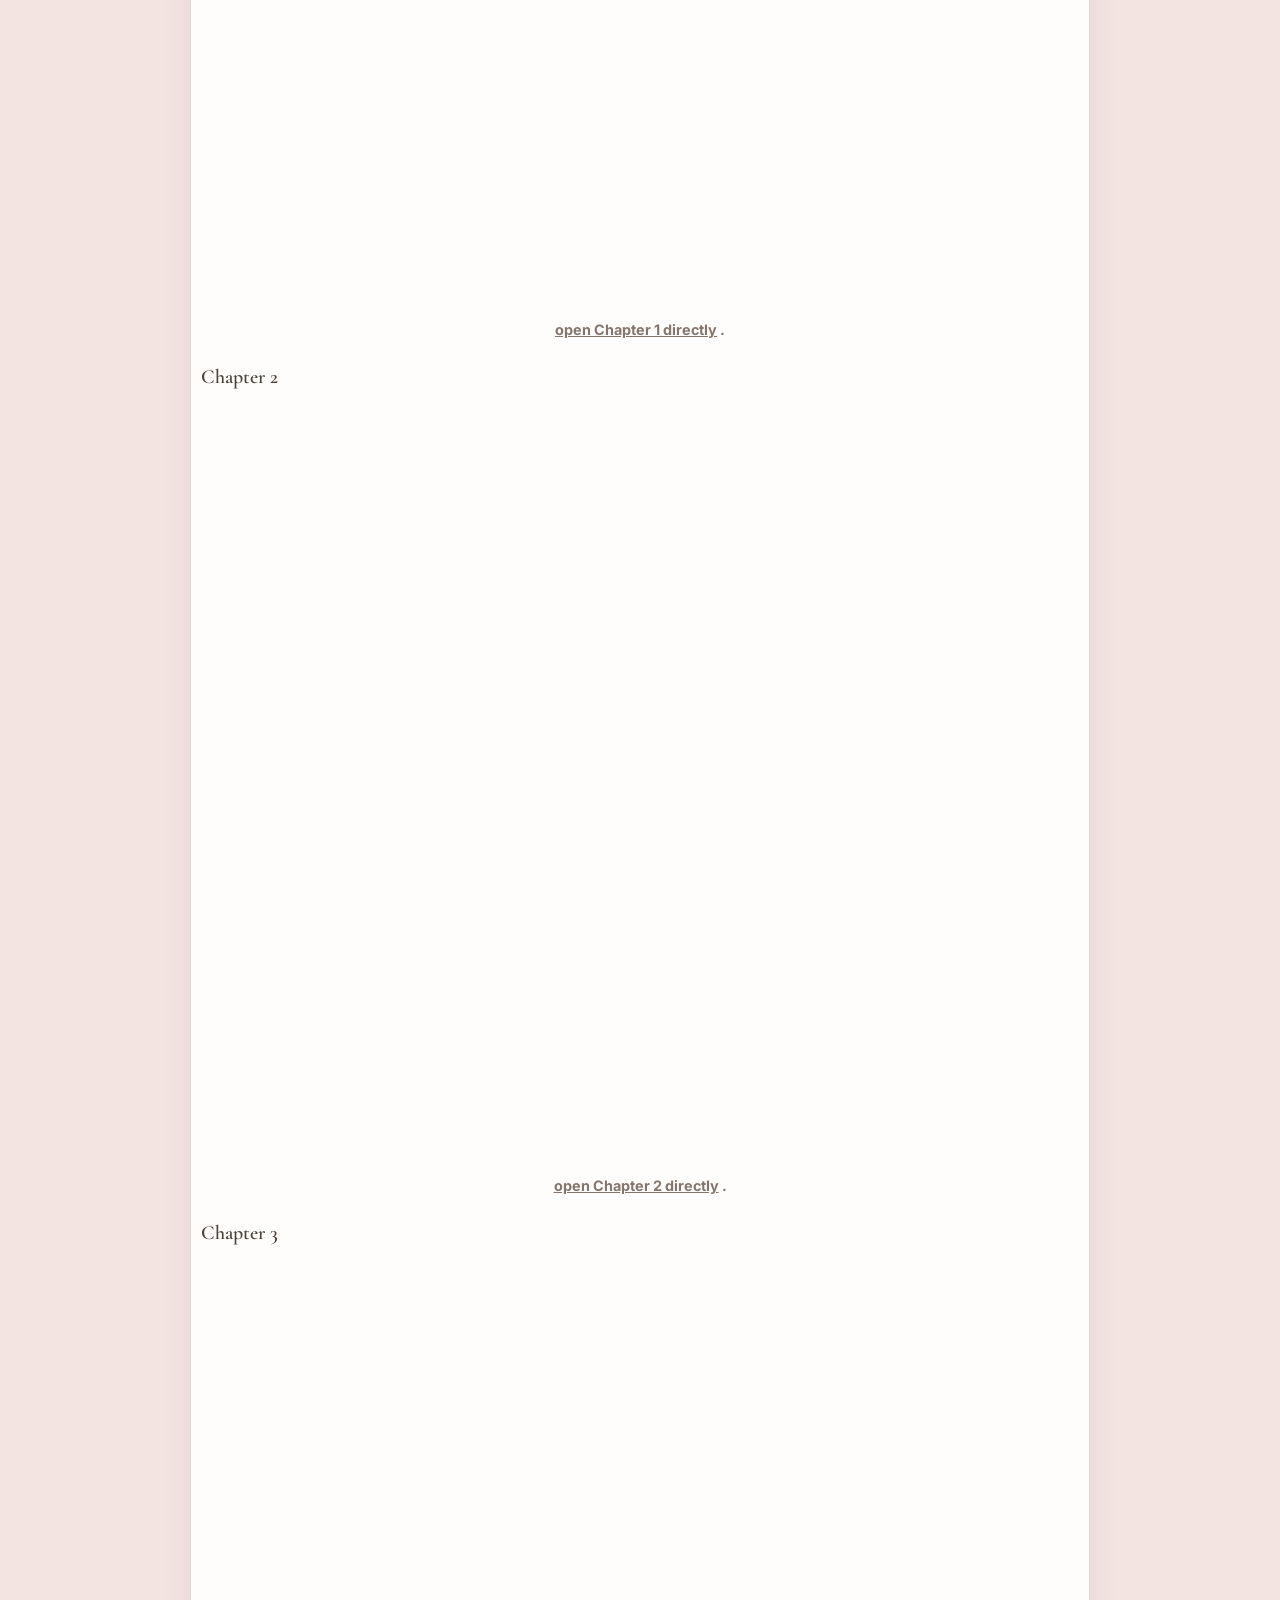
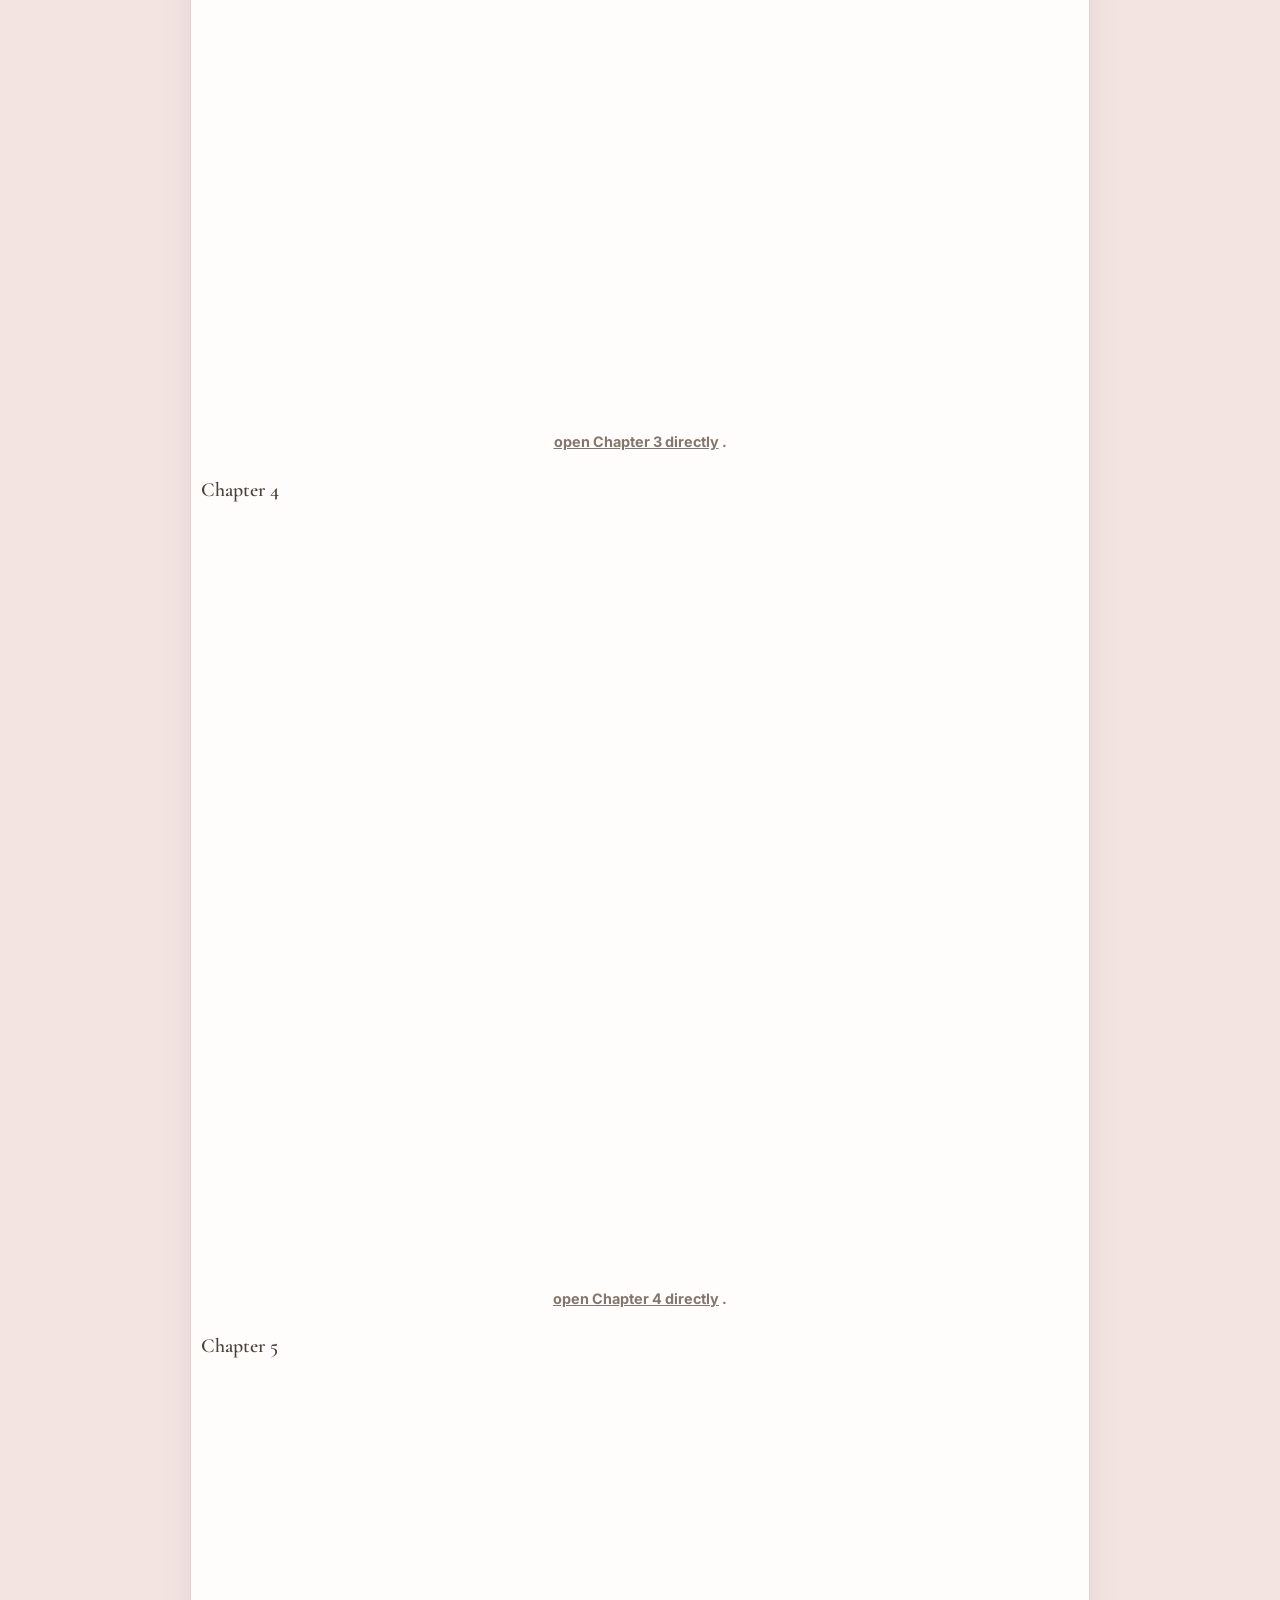
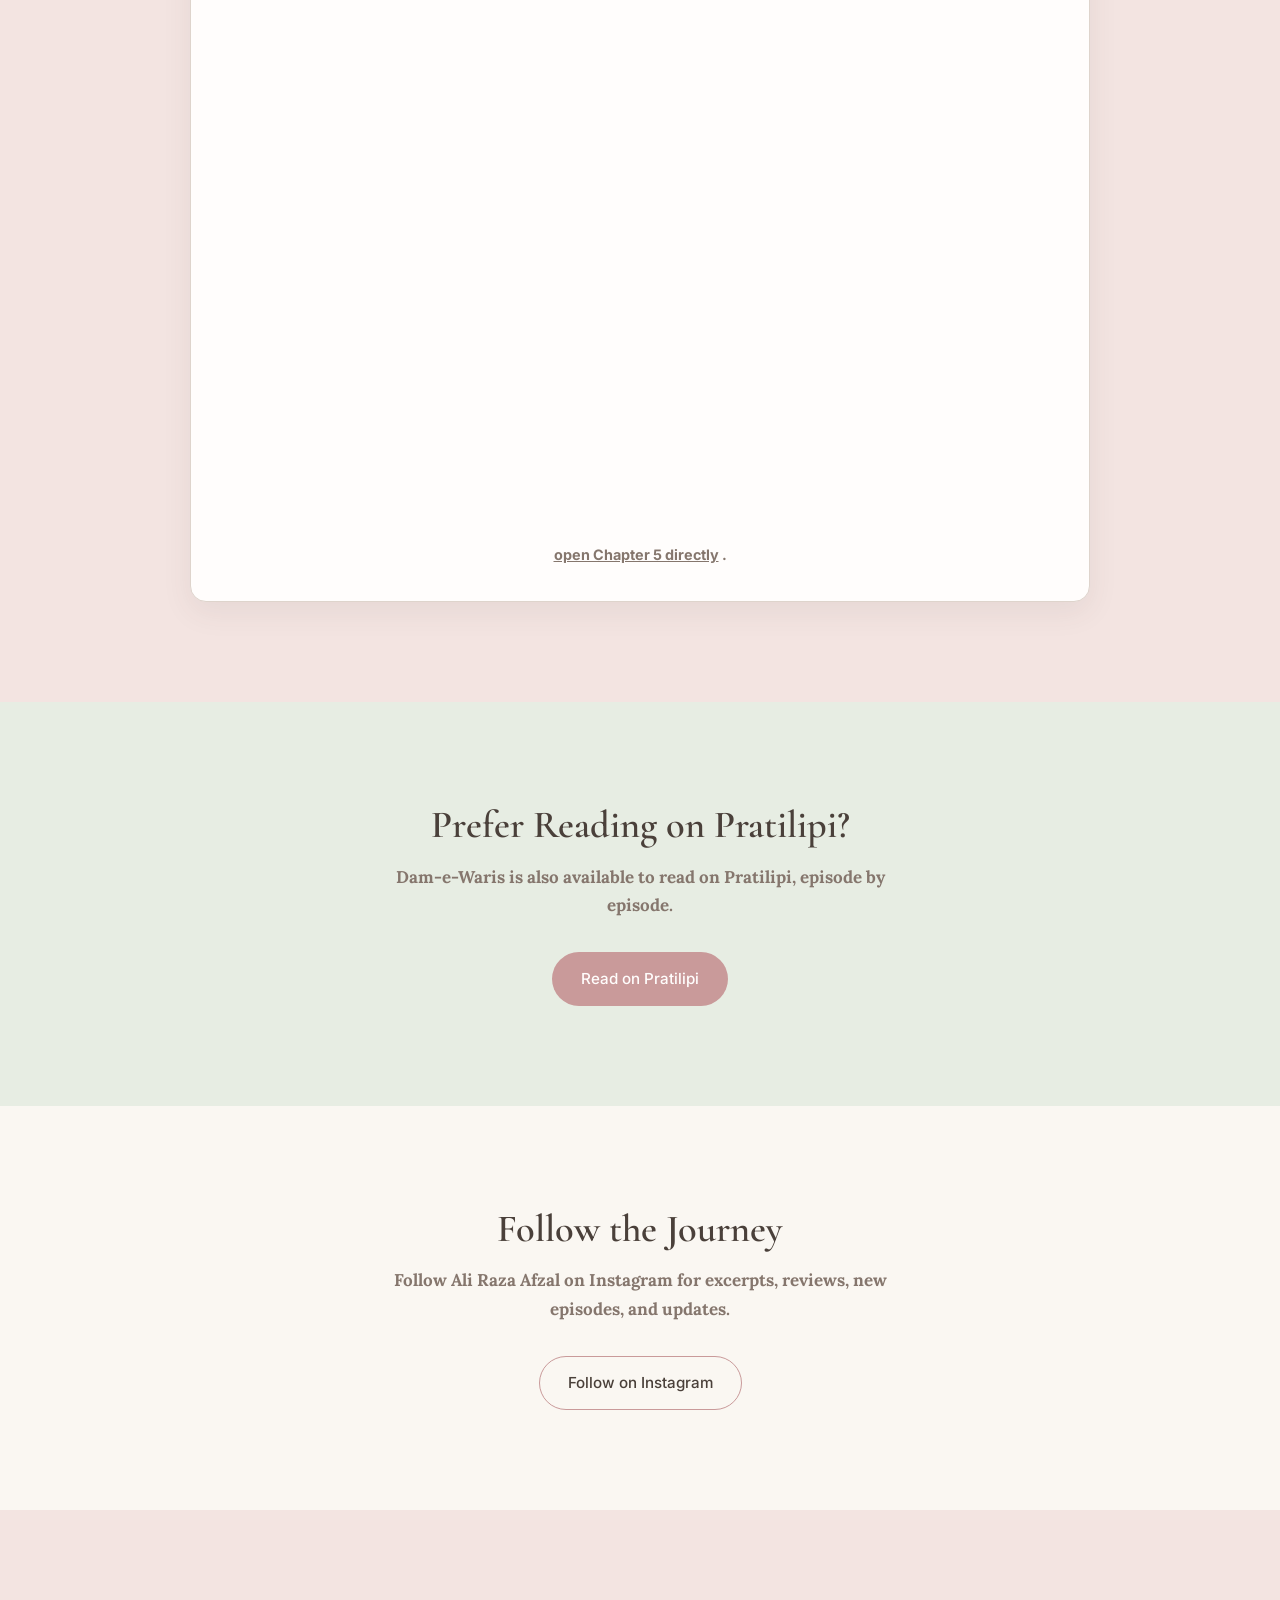
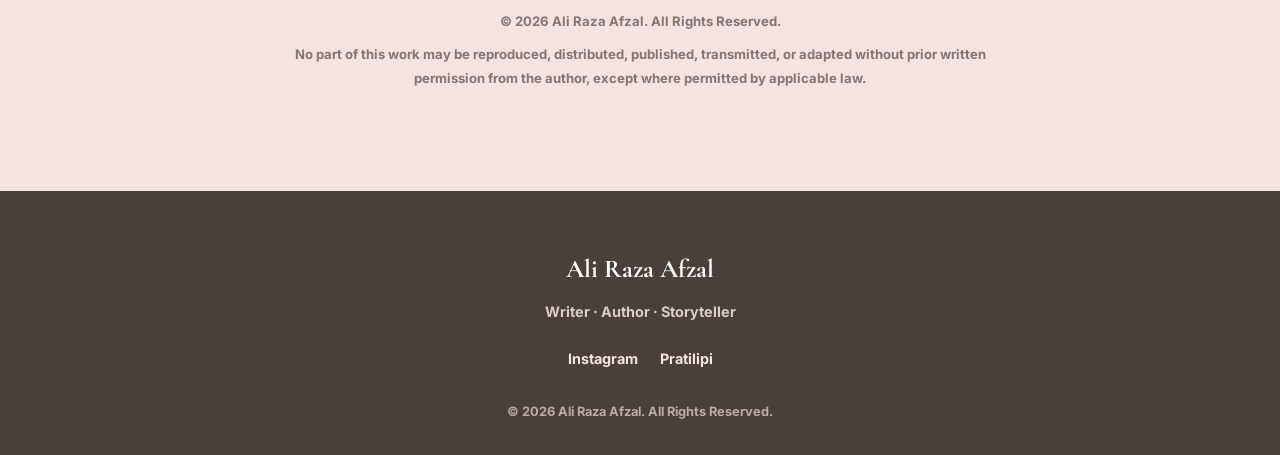
==== commit 12fe043c: "Update dam-e-waris.html" ====
--- a/dam-e-waris.html
+++ b/dam-e-waris.html
@@ -138,7 +138,7 @@
           <h2 class="section-heading" style="text-align:center;">Read Dam-e-Waris</h2>
           <p class="section-intro" style="margin:0 auto; text-align:center;">The full novel, available to read directly in your browser.</p>
 
-          ```html
+         
           <div class="pdf-frame-wrap">
 
               <!-- CHAPTER 1 -->
@@ -216,26 +216,26 @@
                   </p>
               </div>
 
-            <!-- CHAPTER 5 -->
-<div class="chapter-reader">
-    <h3>Chapter 5</h3>
-
-    <iframe src="pdf/dam-e-waris/chapter-05.pdf"
-            title="Read Dam-e-Waris Chapter 5 by Ali Raza Afzal">
-    </iframe>
-
-    <p class="pdf-fallback">
-
-        <a href="pdf/dam-e-waris/chapter-05.pdf"
-           target="_blank"
-           rel="noopener noreferrer">
-            <b> <u>open Chapter 5 directly</u> </b>
-        </a>.
-    </p>
-</div>
+          <!-- CHAPTER 4 -->
+              <div class="chapter-reader">
+                  <h3>Chapter 5</h3>
+
+                  <iframe src="pdf/dam-e-waris/chapter-05.pdf"
+                          title="Read Dam-e-Waris Chapter 5 by Ali Raza Afzal">
+                  </iframe>
+
+                  <p class="pdf-fallback">
+                    
+                      <a href="pdf/dam-e-waris/chapter-05.pdf"
+                         target="_blank"
+                         rel="noopener noreferrer">
+                          <b> <u>open Chapter 5 directly</u> </b>
+                      </a>.
+                  </p>
+              </div>
+
 
           </div>
-          ```
 
       </div>
   </section>
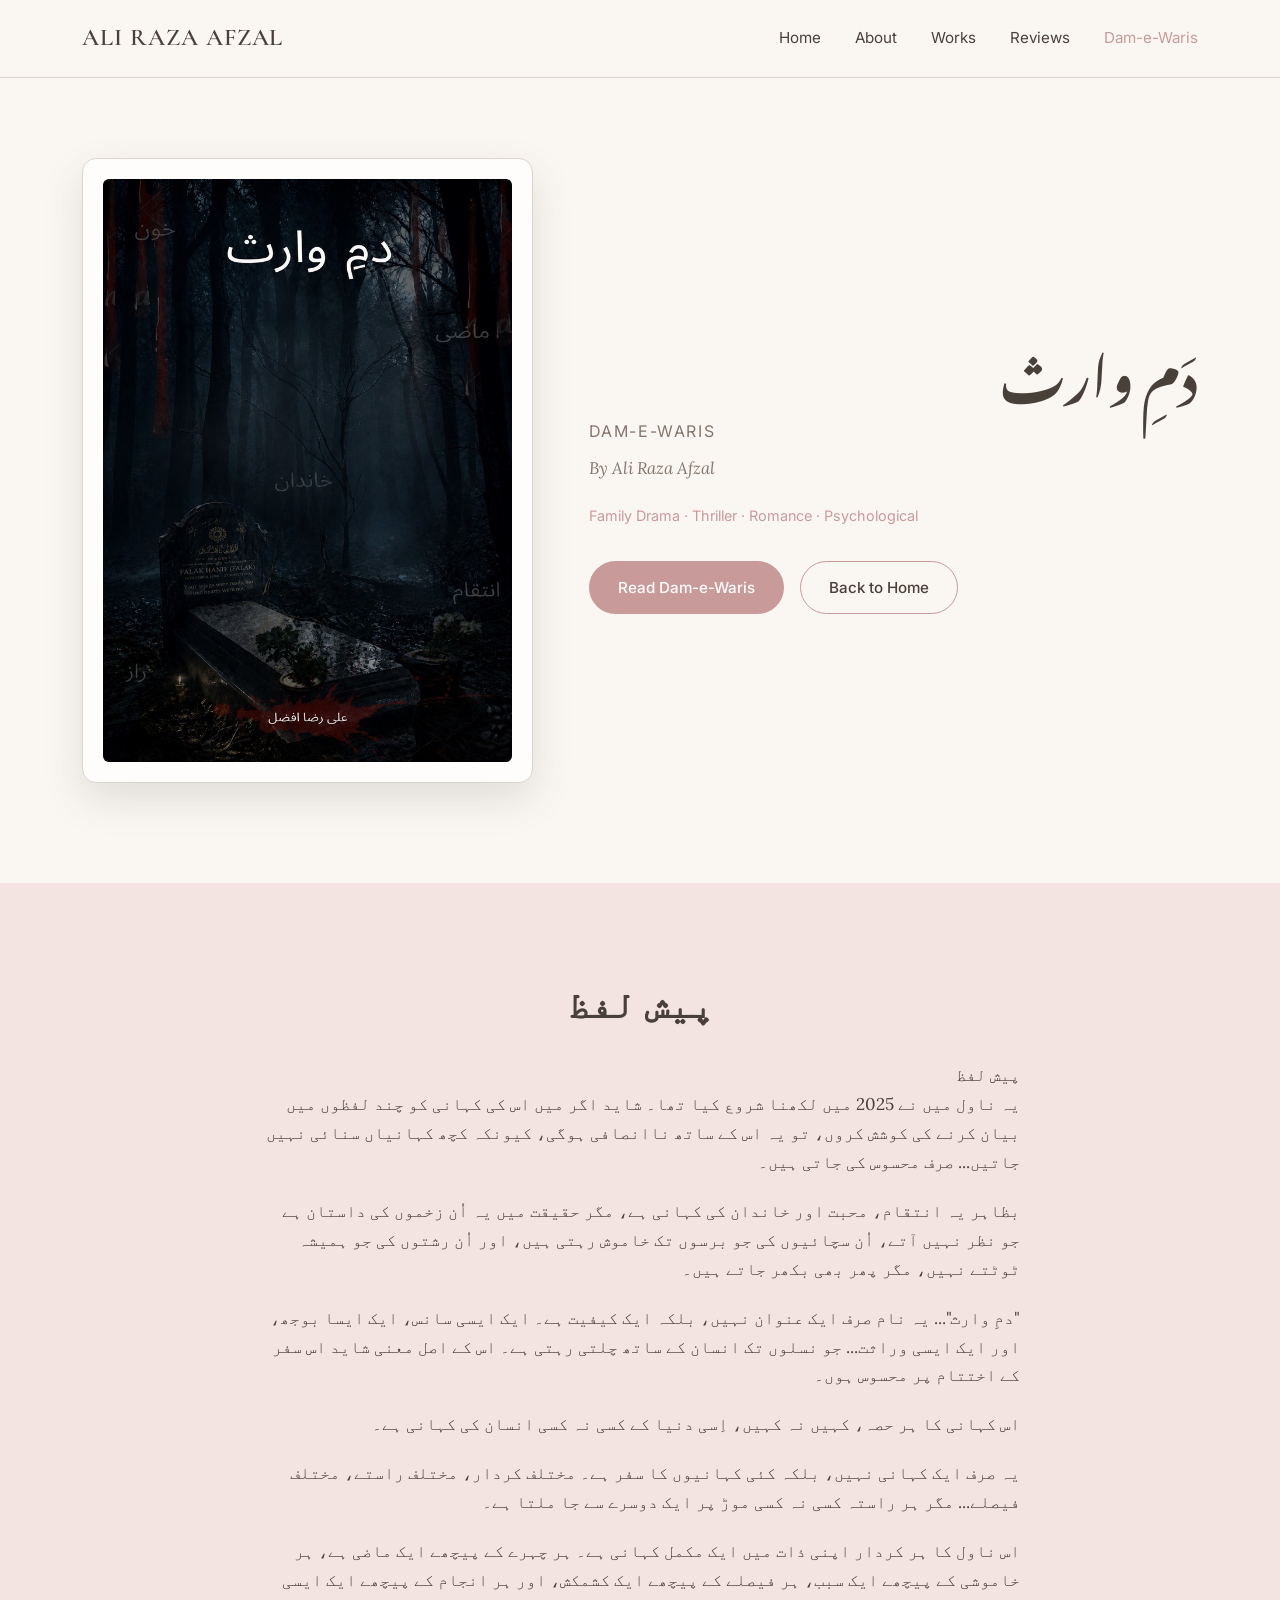
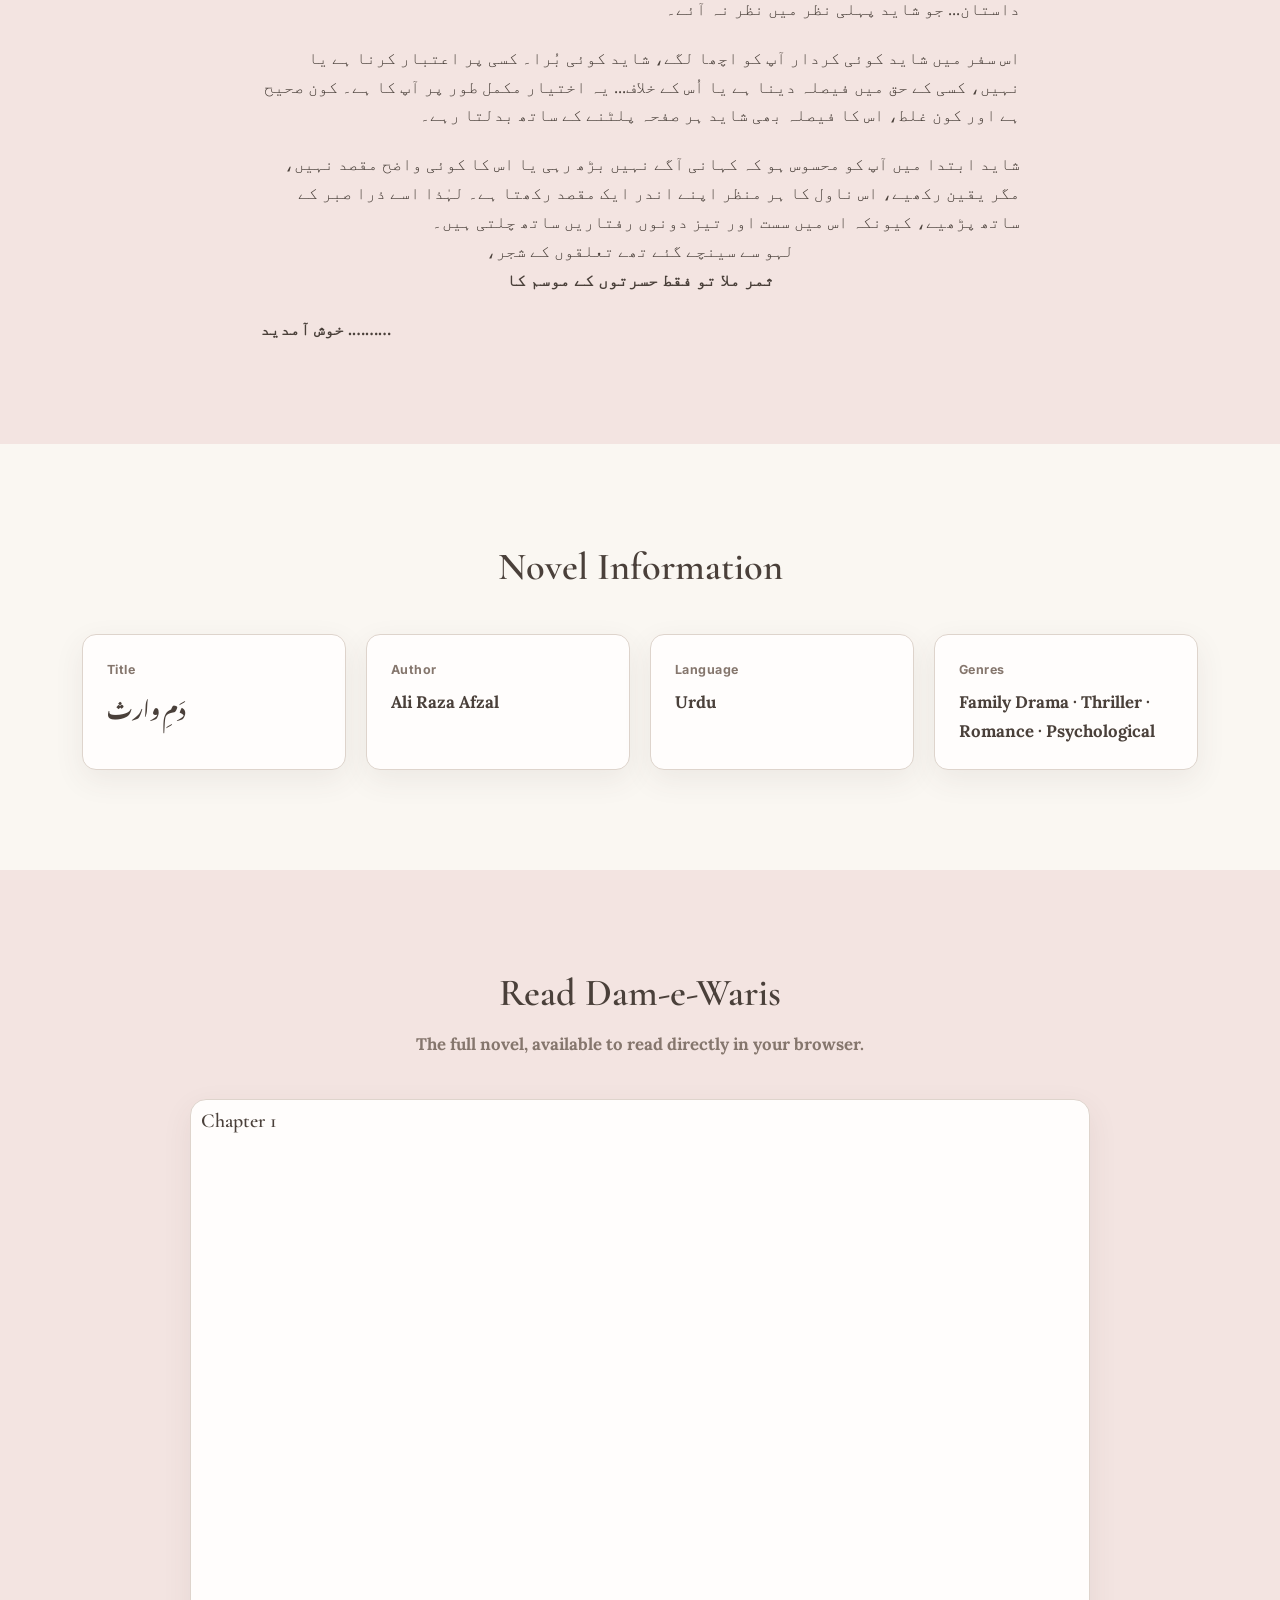
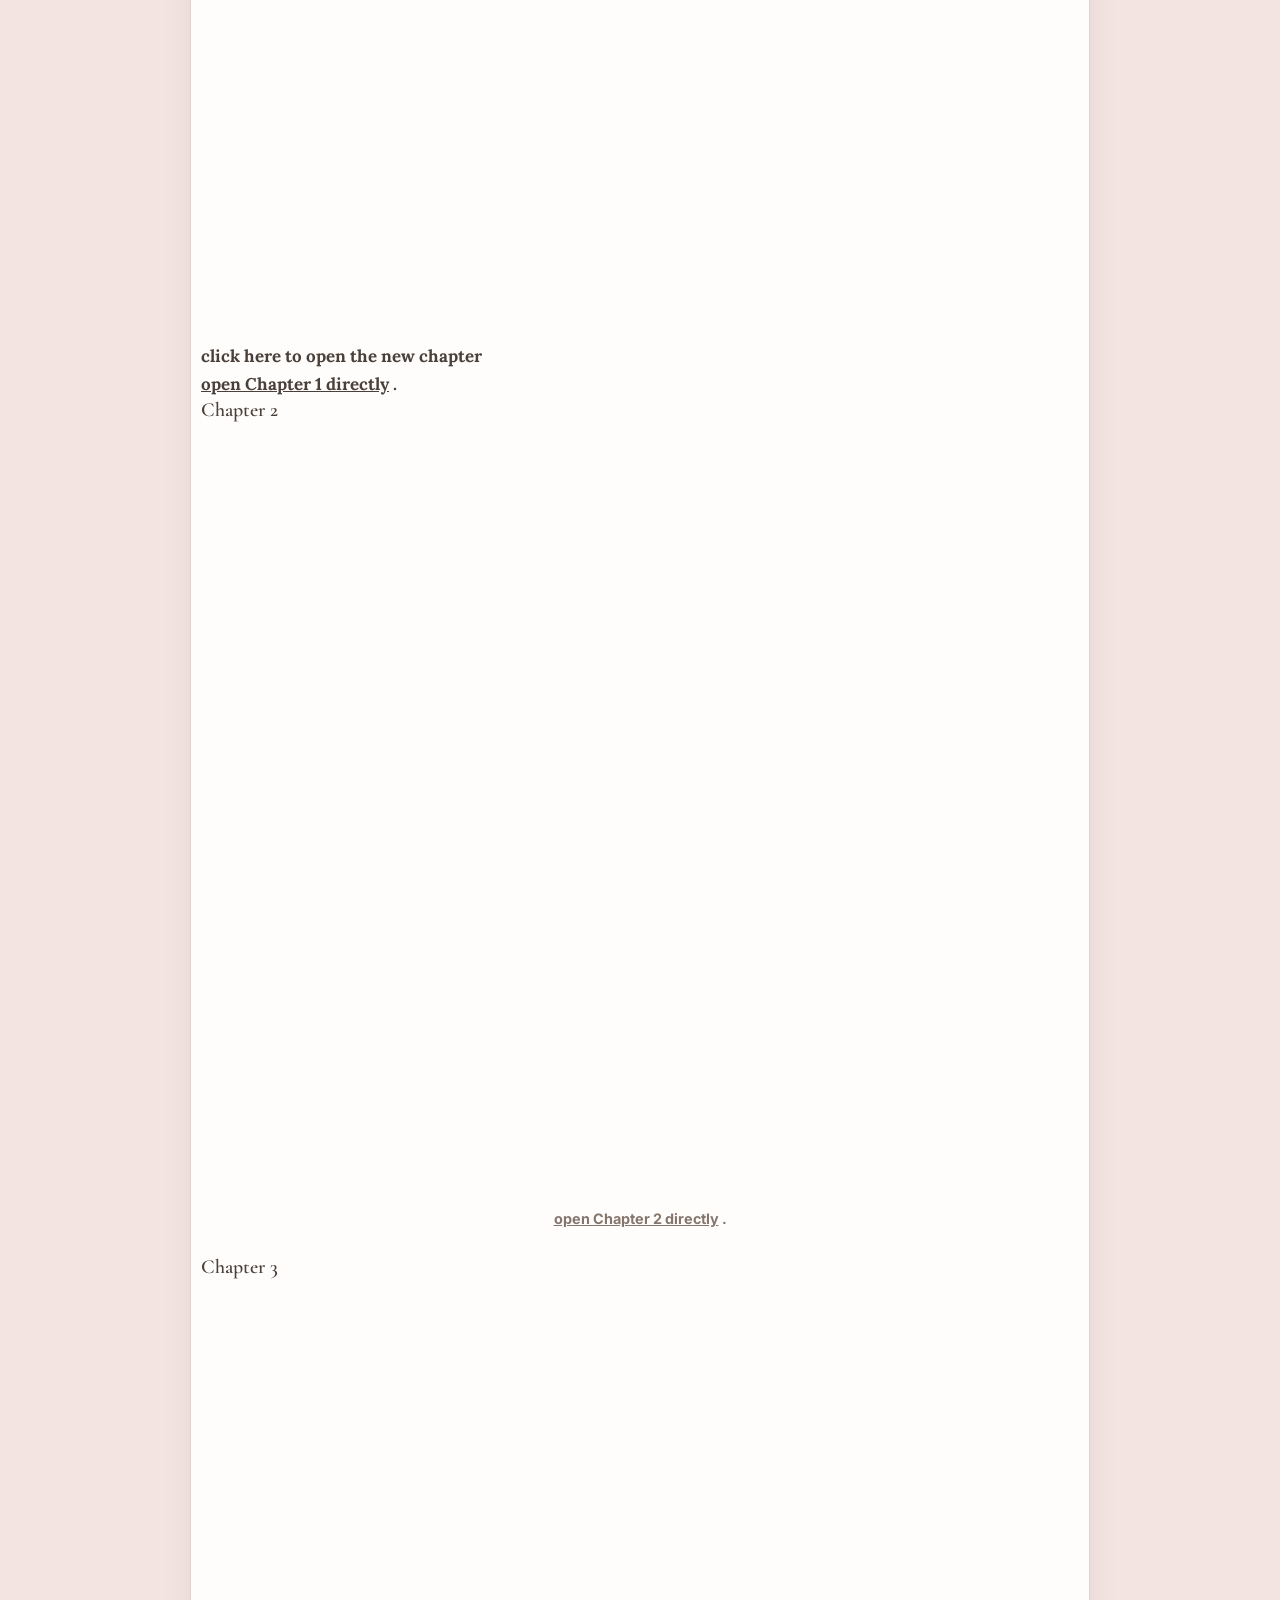
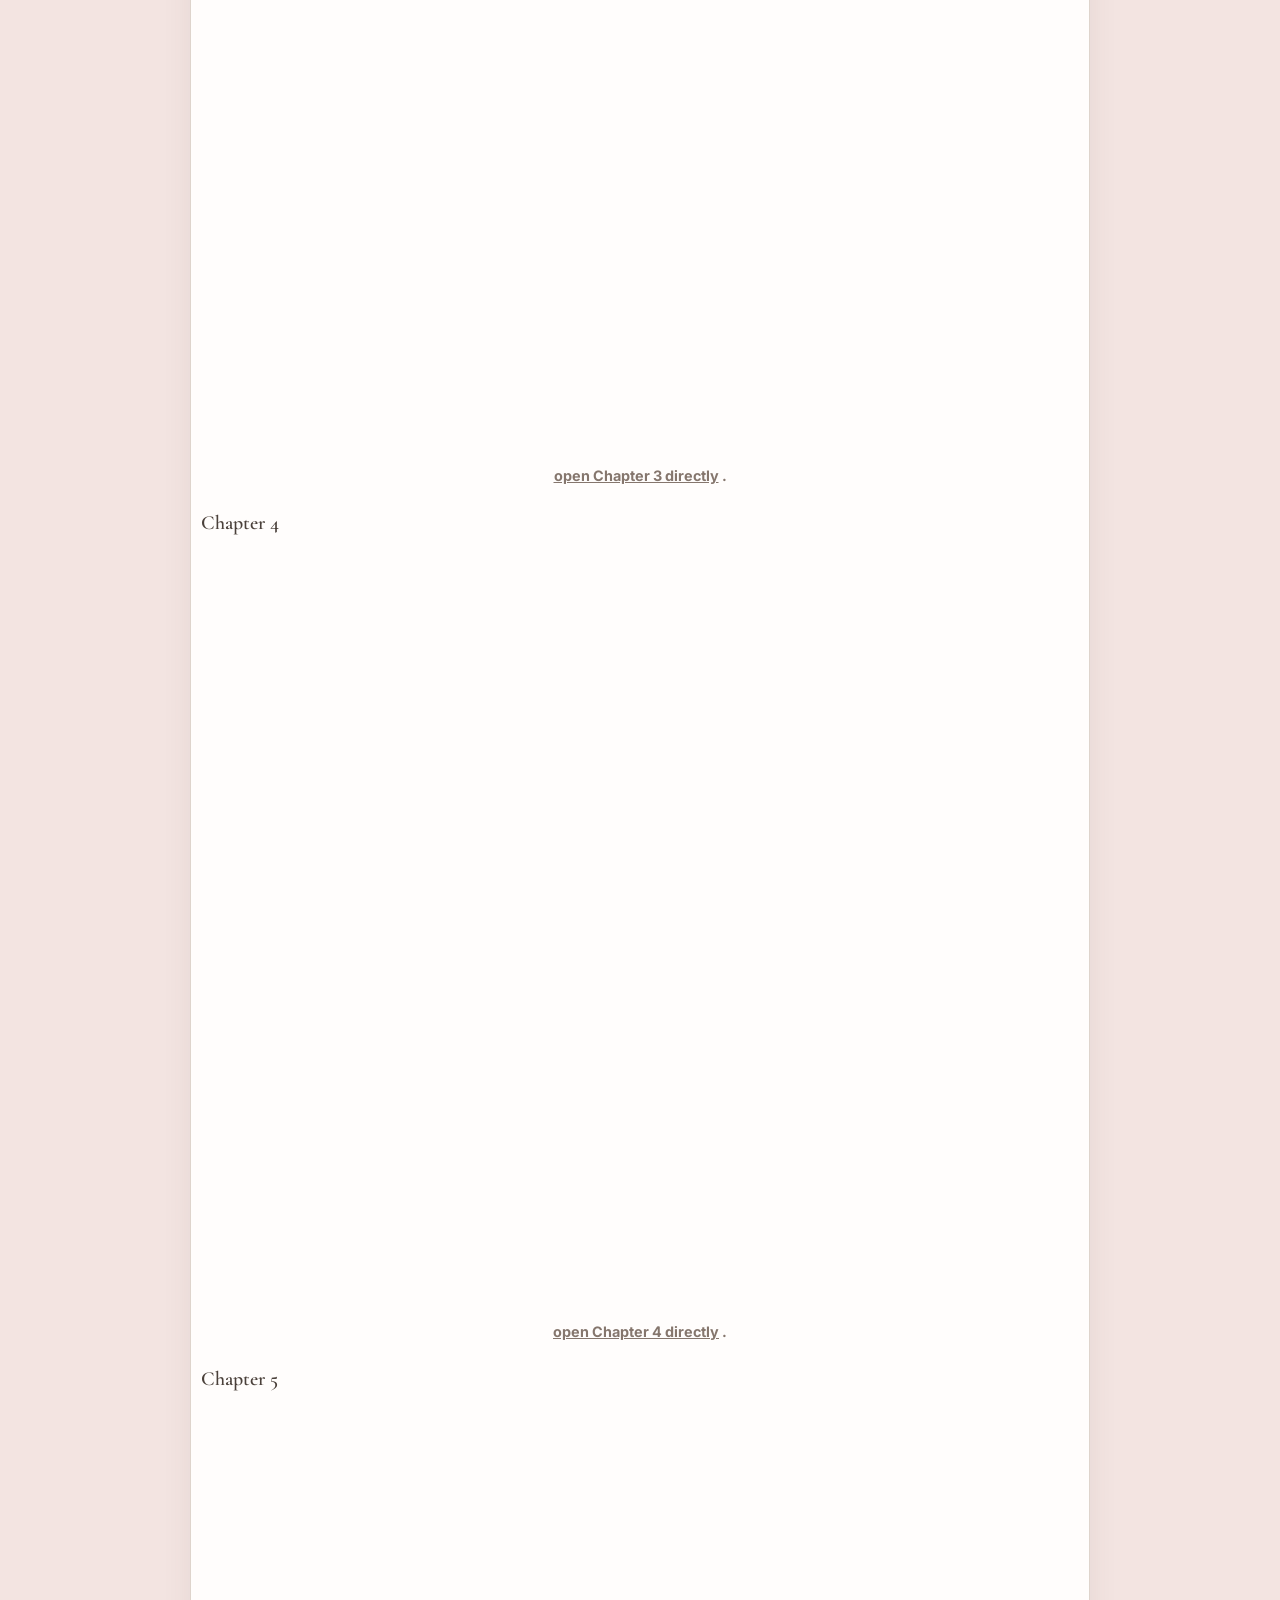
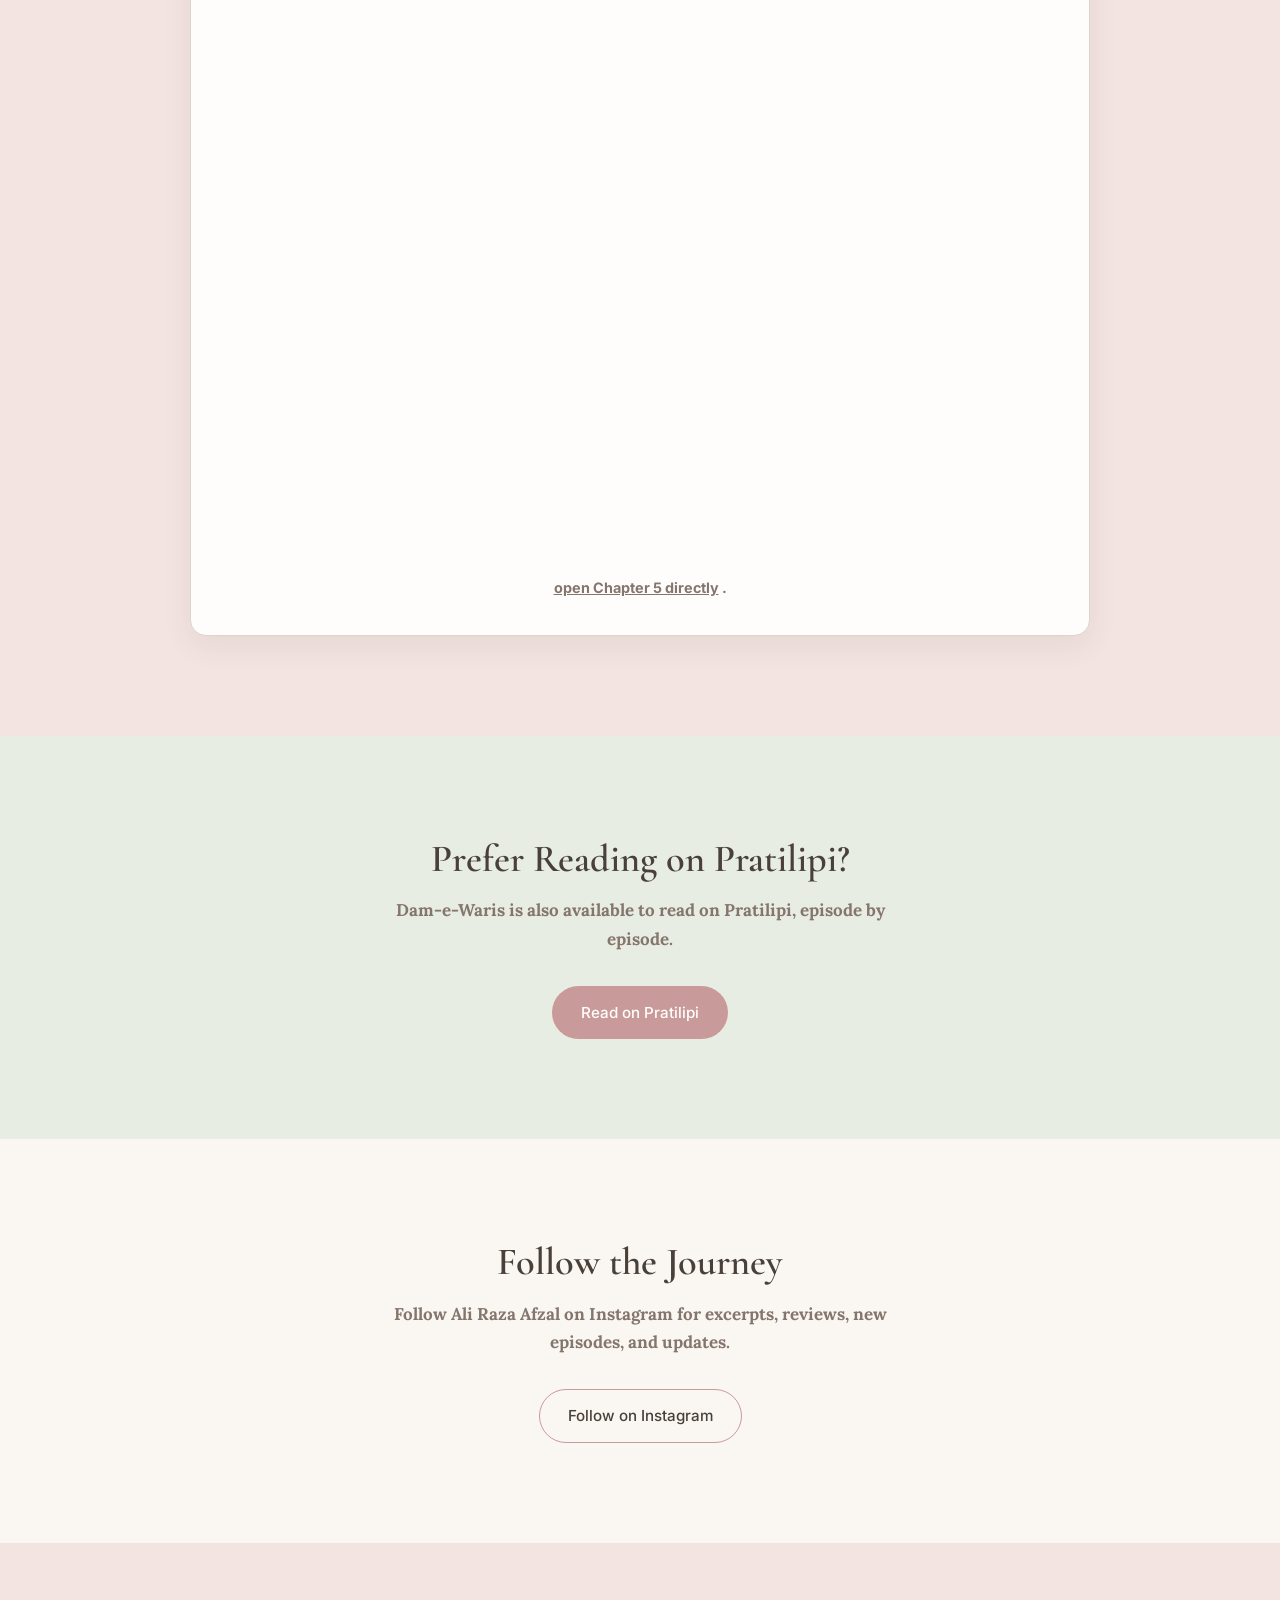
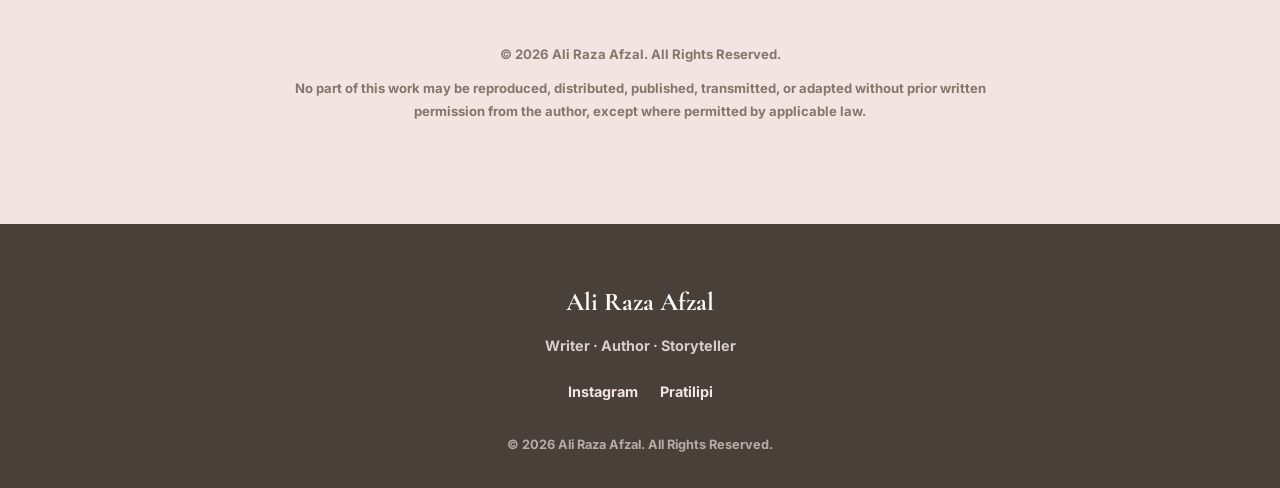
==== commit d0bbcd93: "Update dam-e-waris.html" ====
--- a/dam-e-waris.html
+++ b/dam-e-waris.html
@@ -154,7 +154,8 @@
                       <a href="pdf/dam-e-waris/chapter-01.pdf"
                          target="_blank"
                          rel="noopener noreferrer">
-                          <b> <u>open Chapter 1 directly</u> </b>
+                          <b> <p> click here to open the new chapter </p>
+                            <u>open Chapter 1 directly</u> </b>
                       </a>.
                   </p>
               </div>
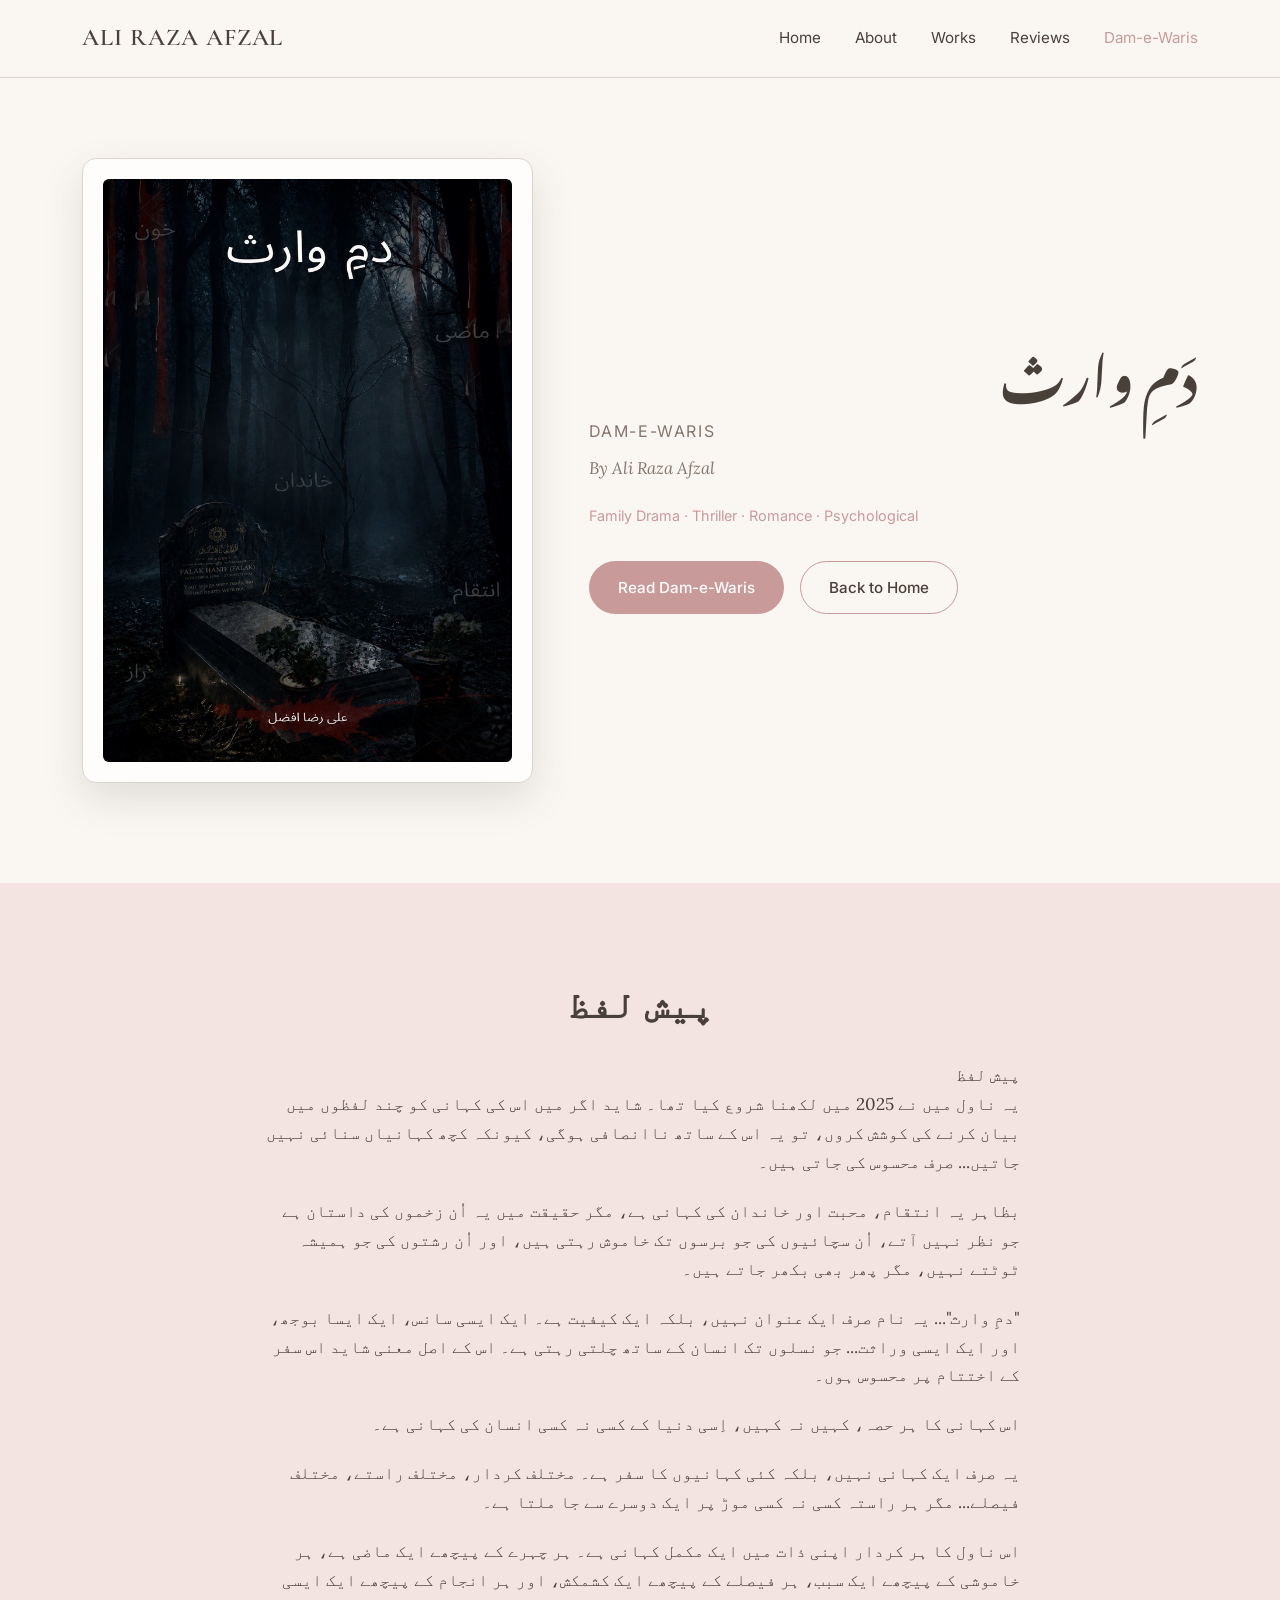
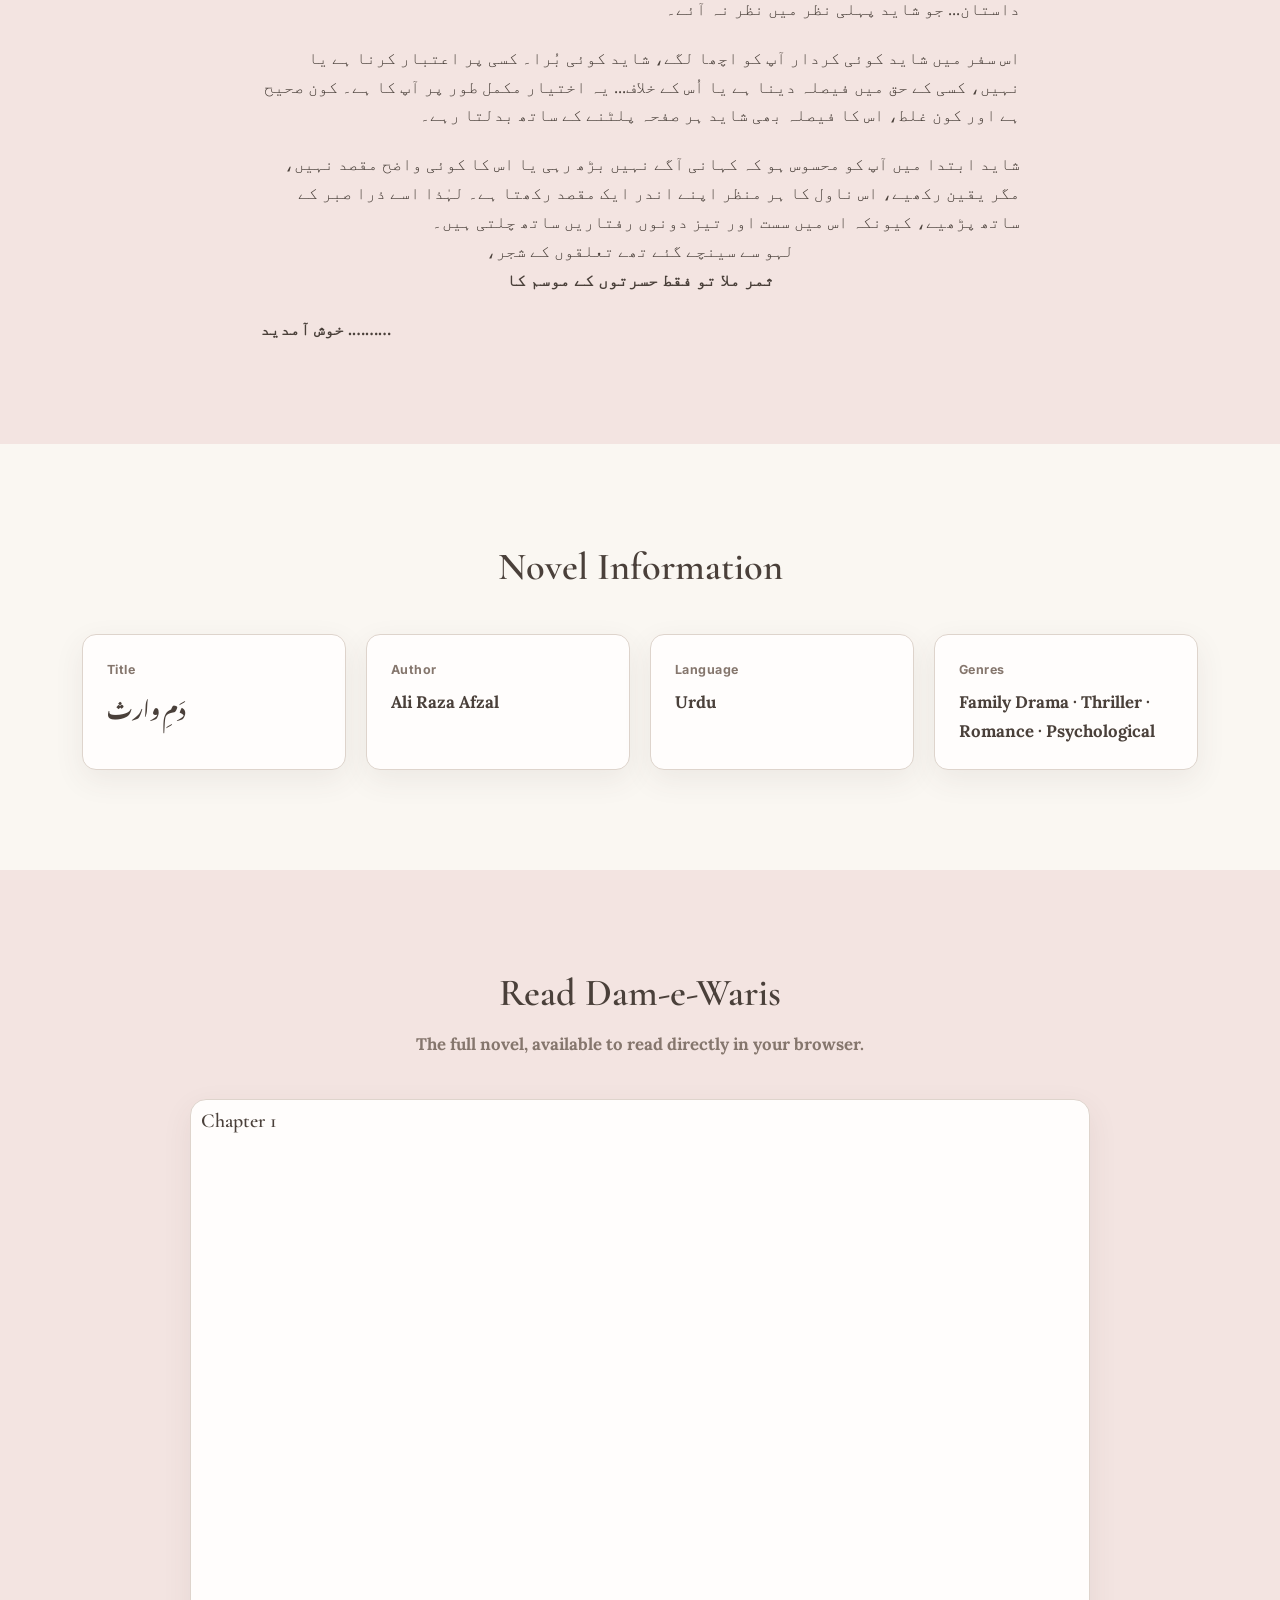
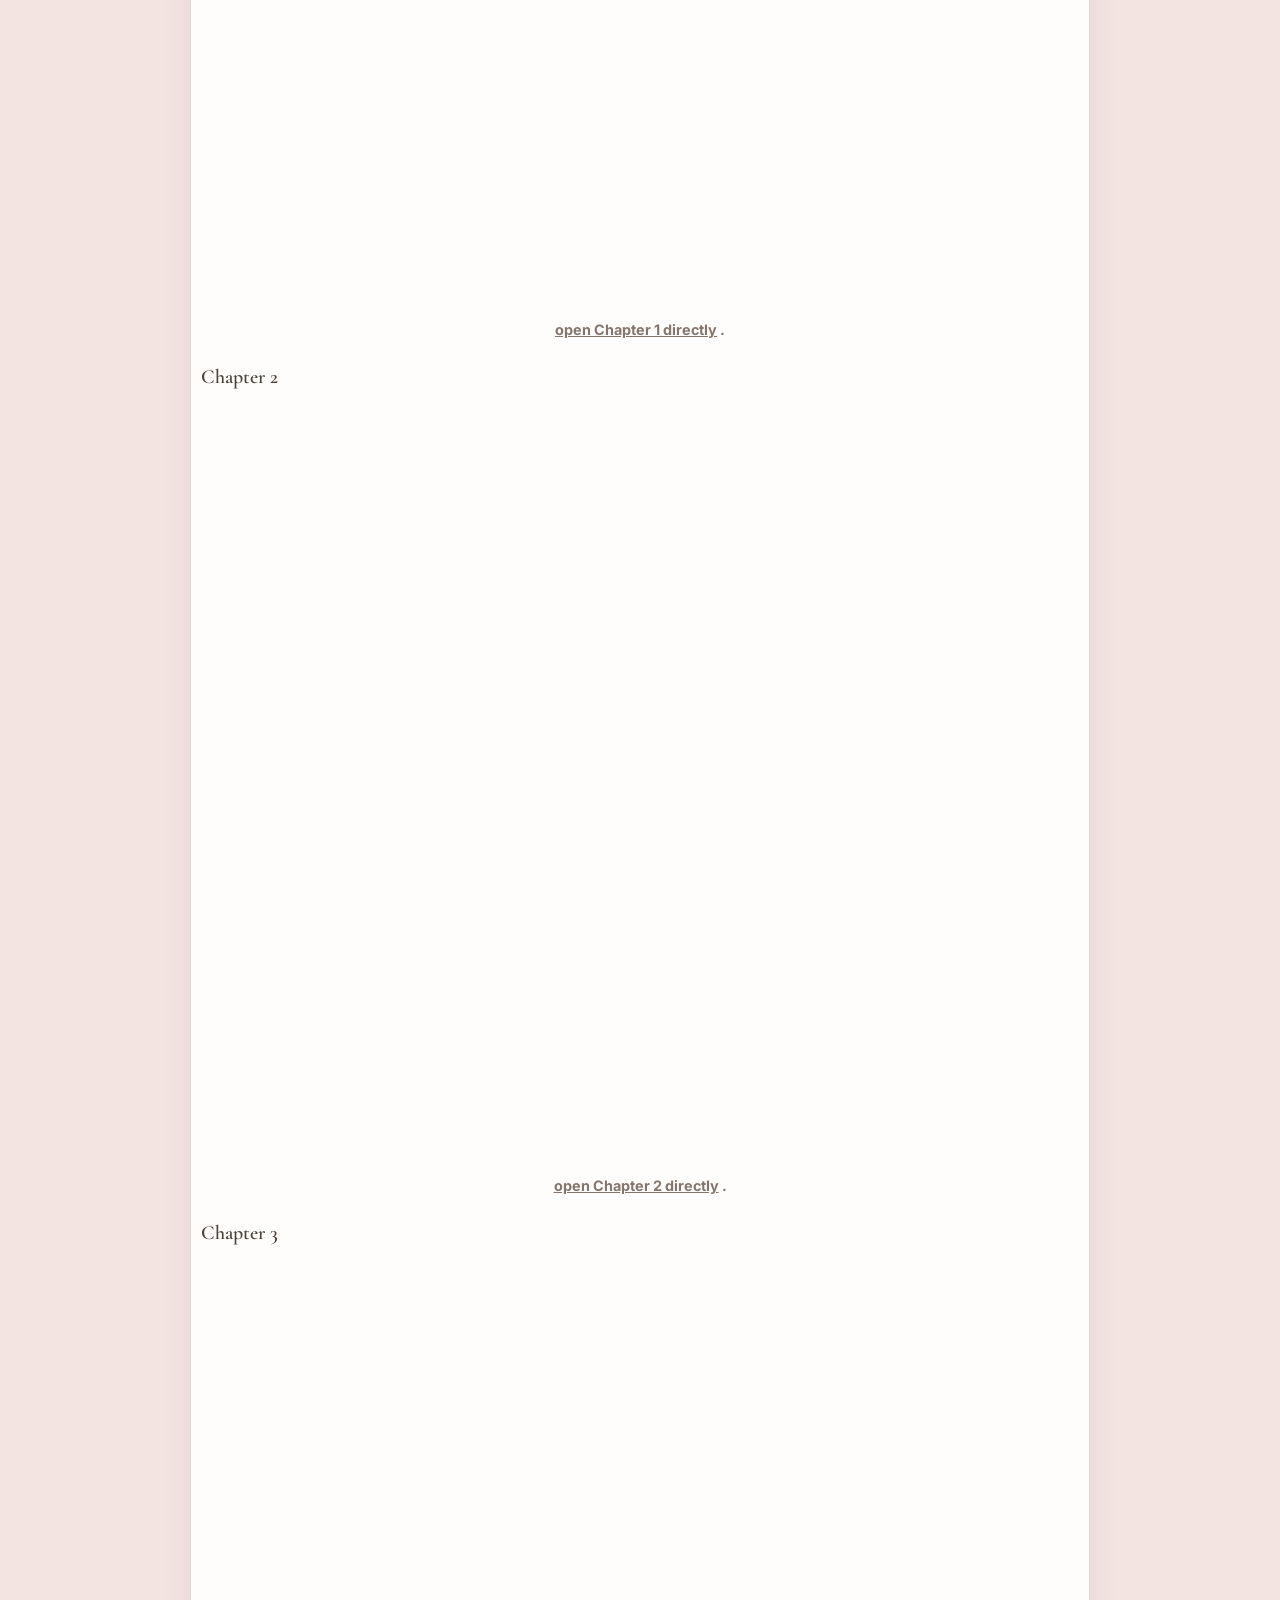
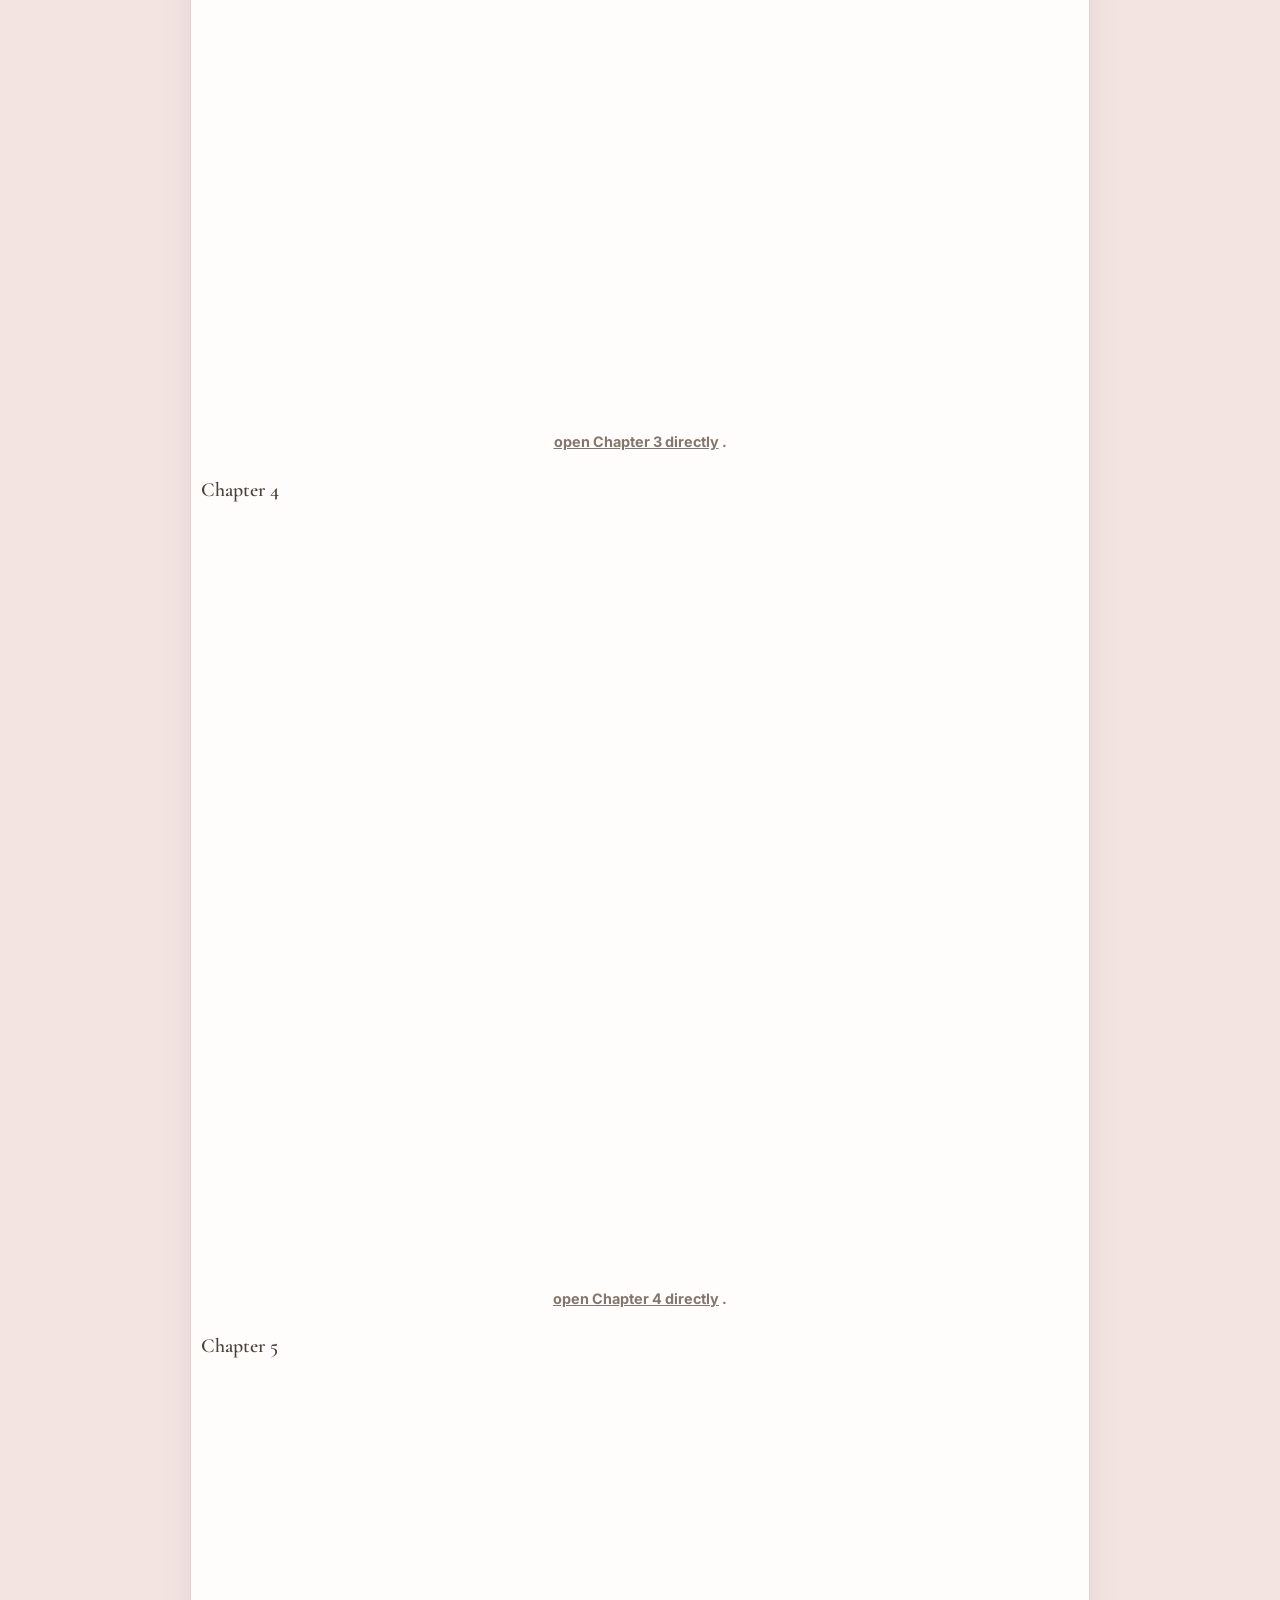
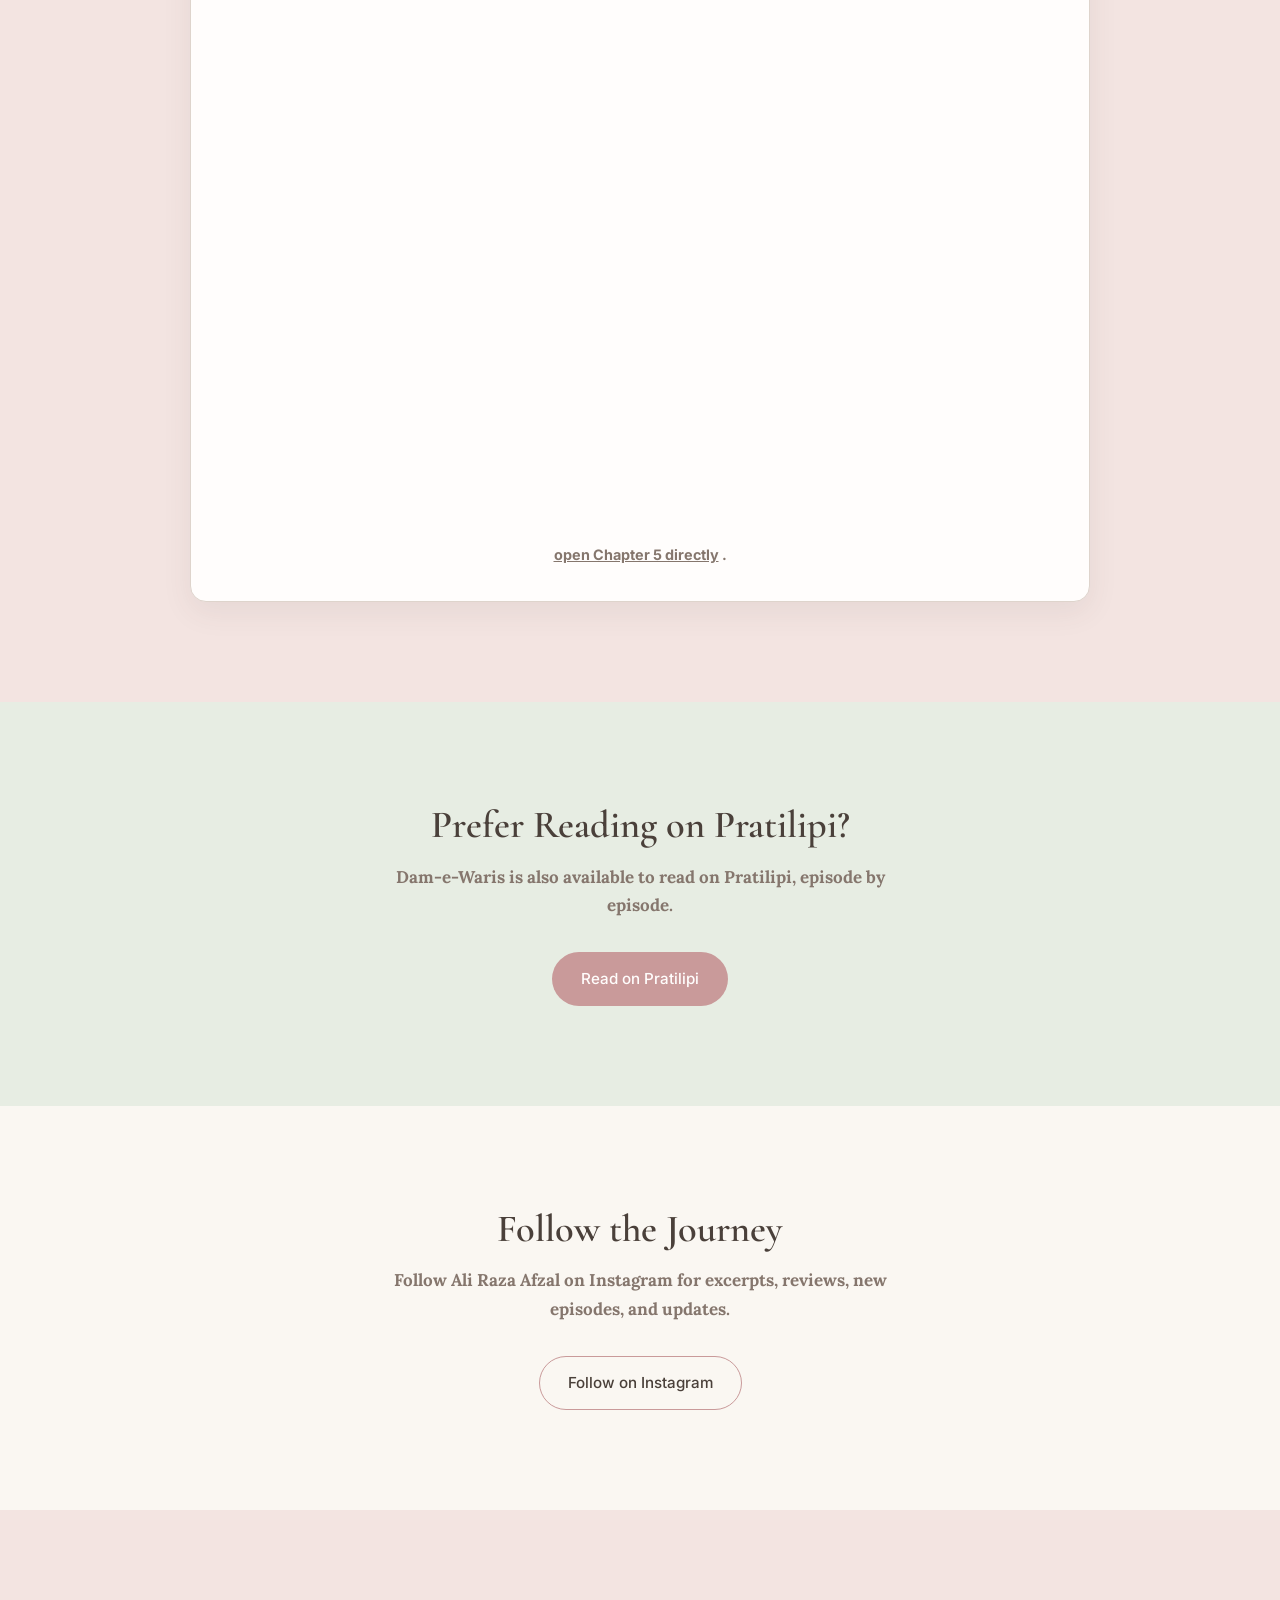
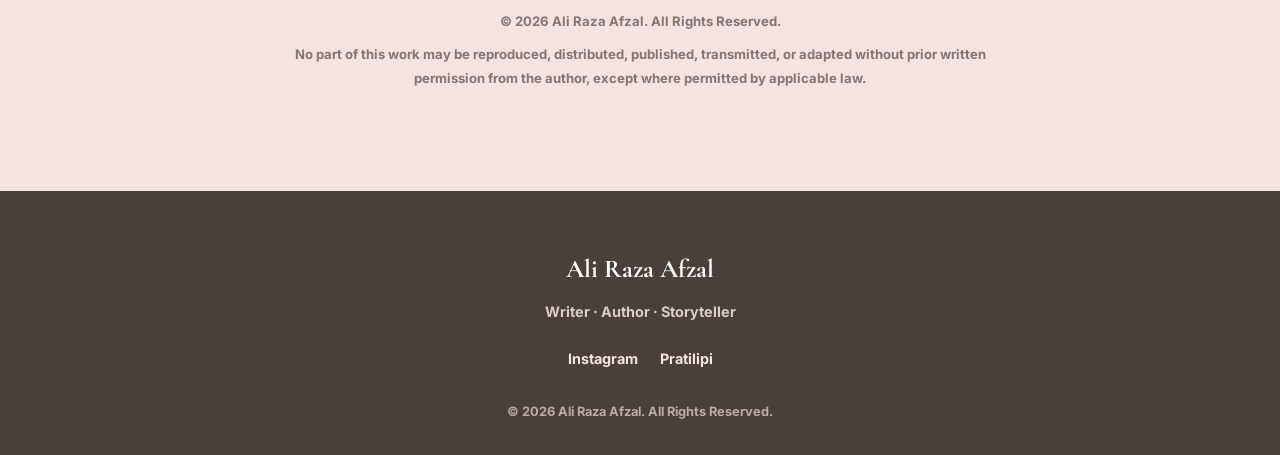
==== commit 05fd907c: "Update dam-e-waris.html" ====
--- a/dam-e-waris.html
+++ b/dam-e-waris.html
@@ -3,7 +3,7 @@
 <head>
 <meta charset="UTF-8">
 <meta name="viewport" content="width=device-width, initial-scale=1.0">
-<title>Dam-e-Waris | Ali Raza Afzal</title>
+<title>Dam-e-Waris | Ali Raza Afzal</title> 
 <meta name="description" content="Dam-e-Waris (دَمِ وارث) — a novel of family drama, thriller, romance and psychology by Ali Raza Afzal. Read online or download the PDF.">
 
 <!-- Open Graph -->
@@ -154,7 +154,7 @@
                       <a href="pdf/dam-e-waris/chapter-01.pdf"
                          target="_blank"
                          rel="noopener noreferrer">
-                          <b> <p> click here to open the new chapter </p>
+                          <b> 
                             <u>open Chapter 1 directly</u> </b>
                       </a>.
                   </p>
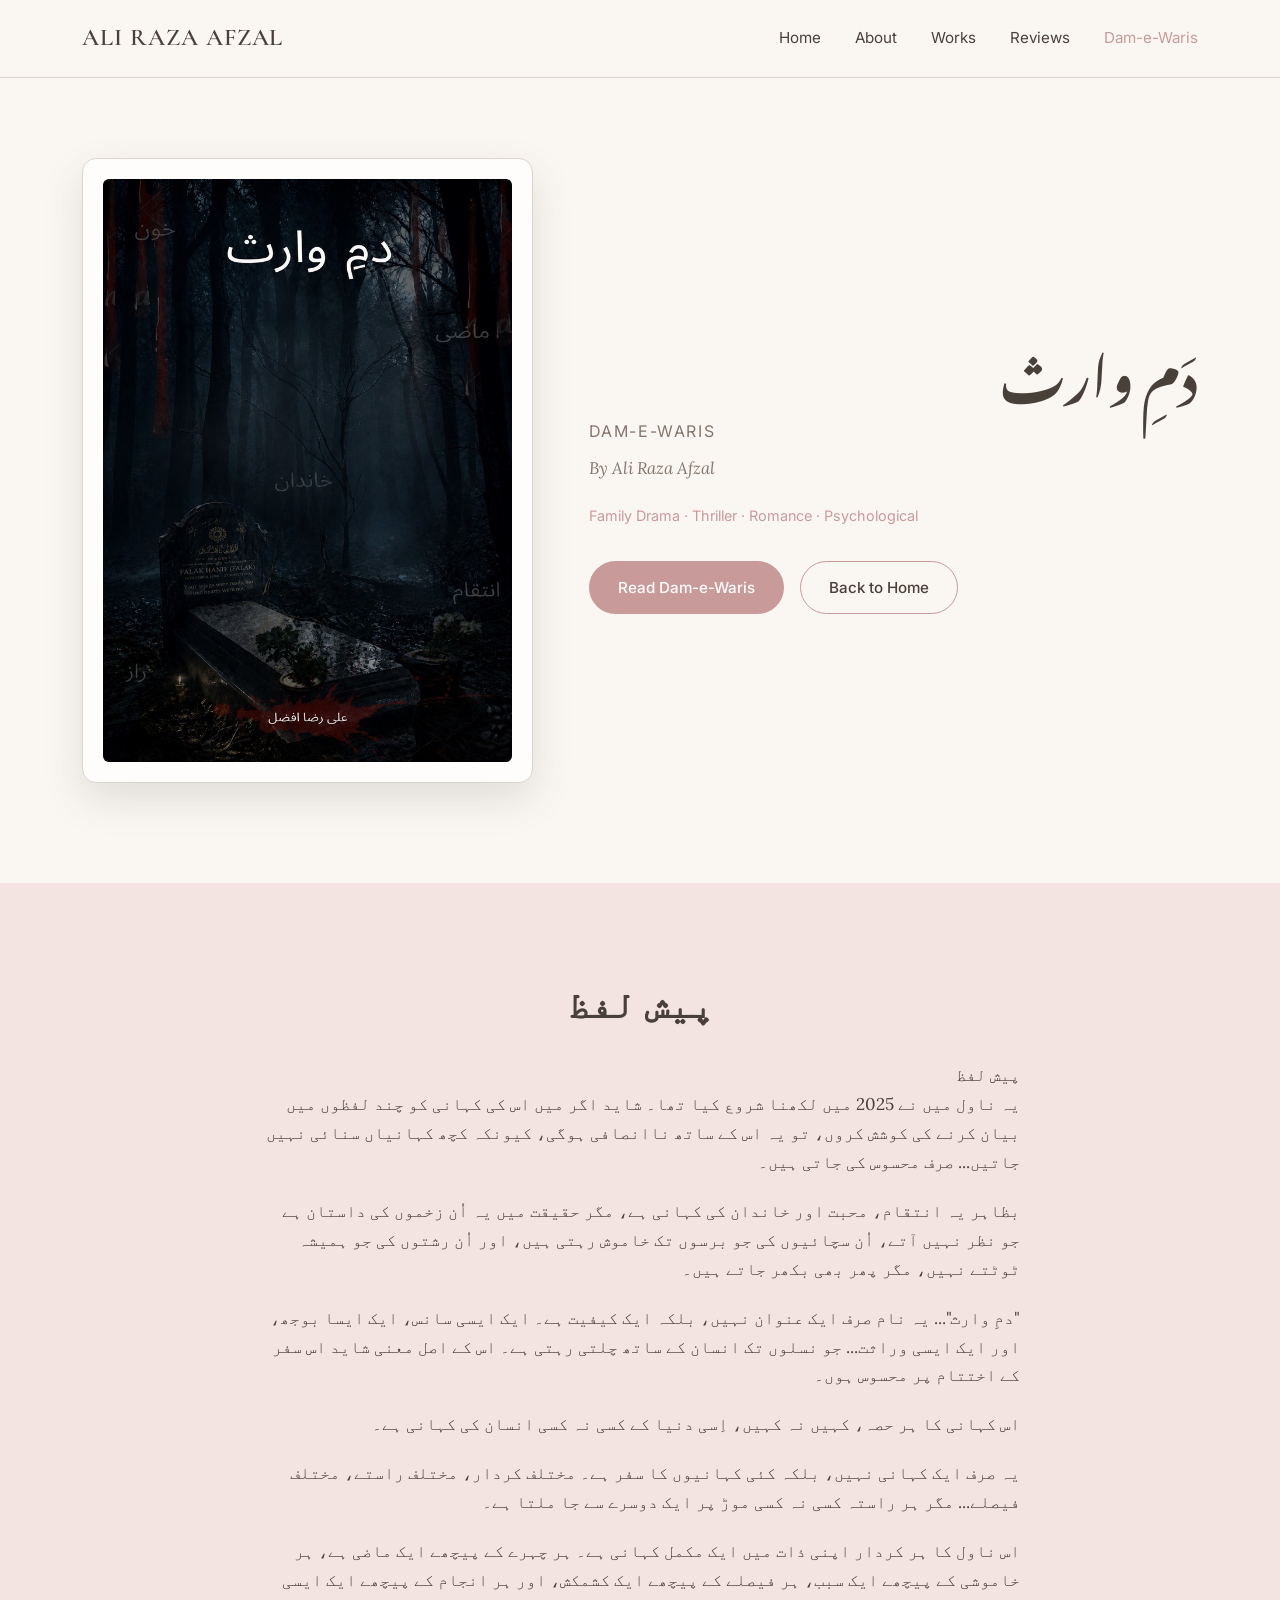
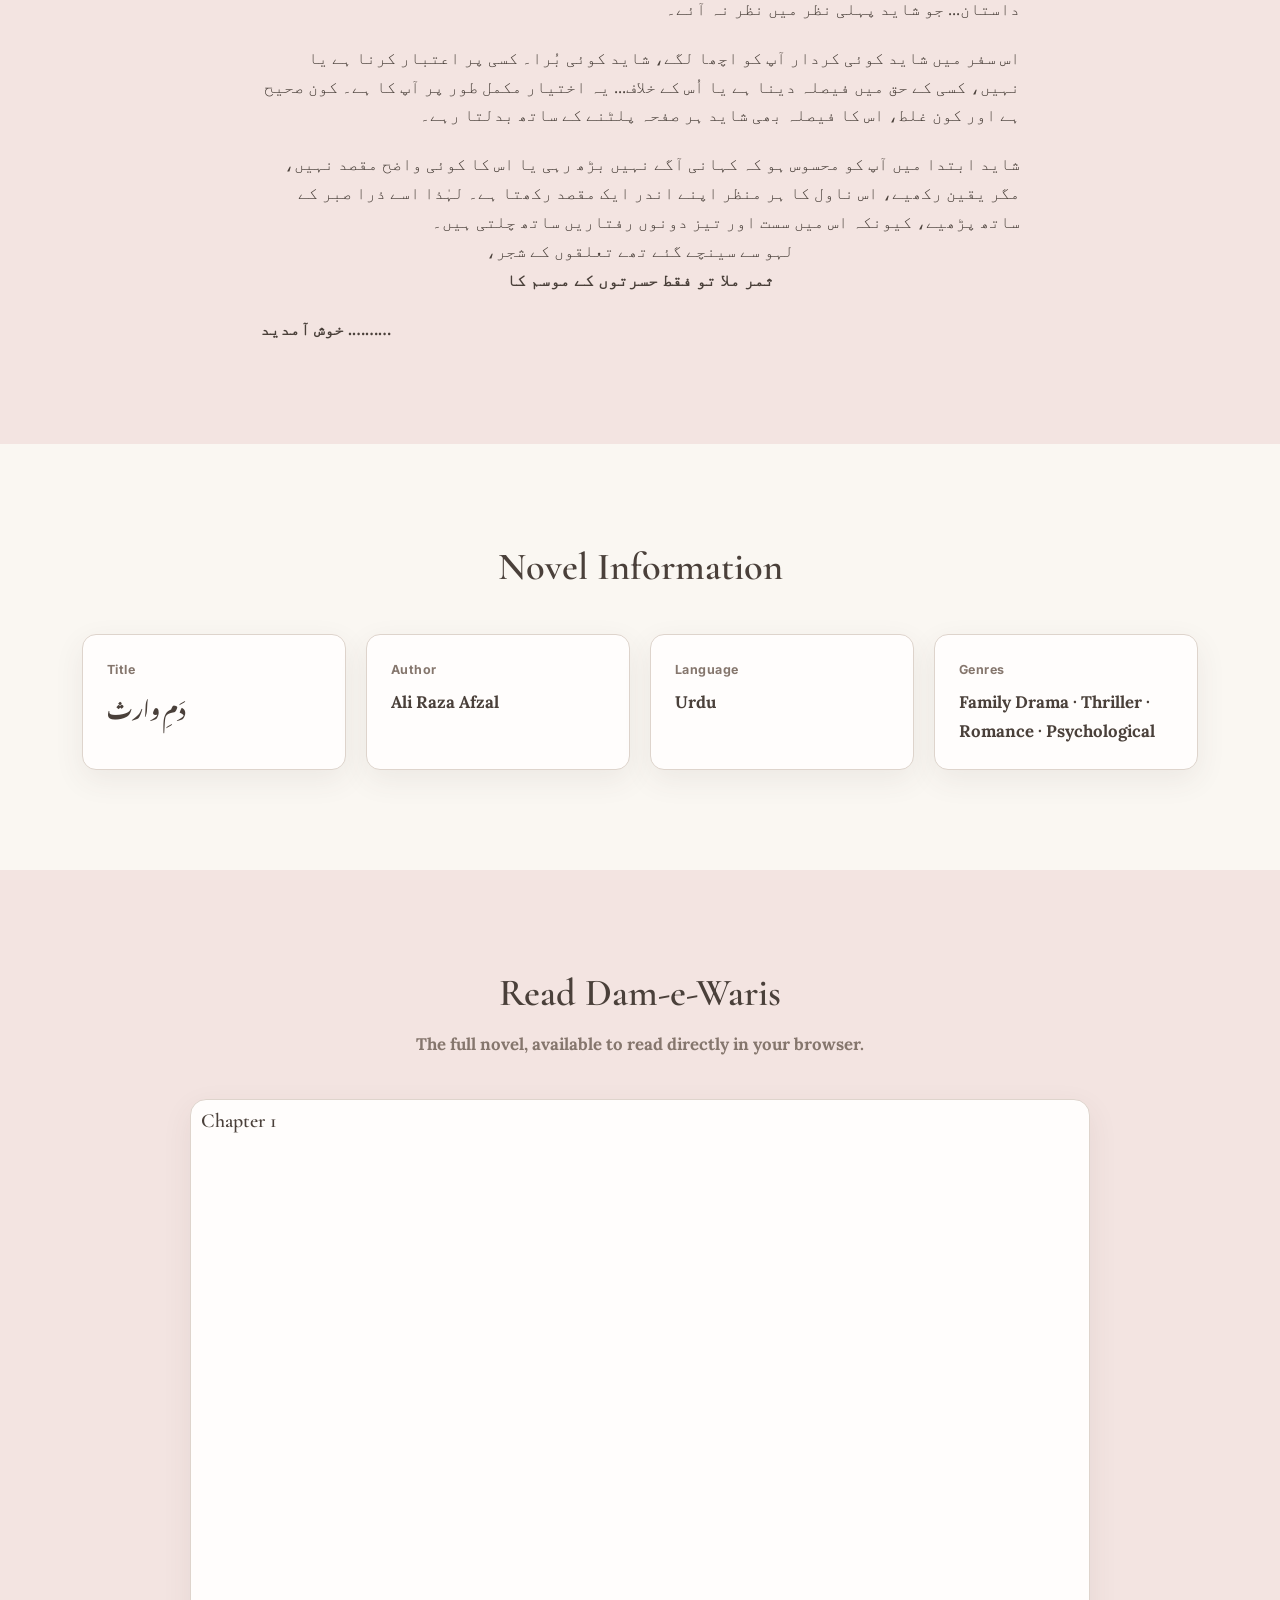
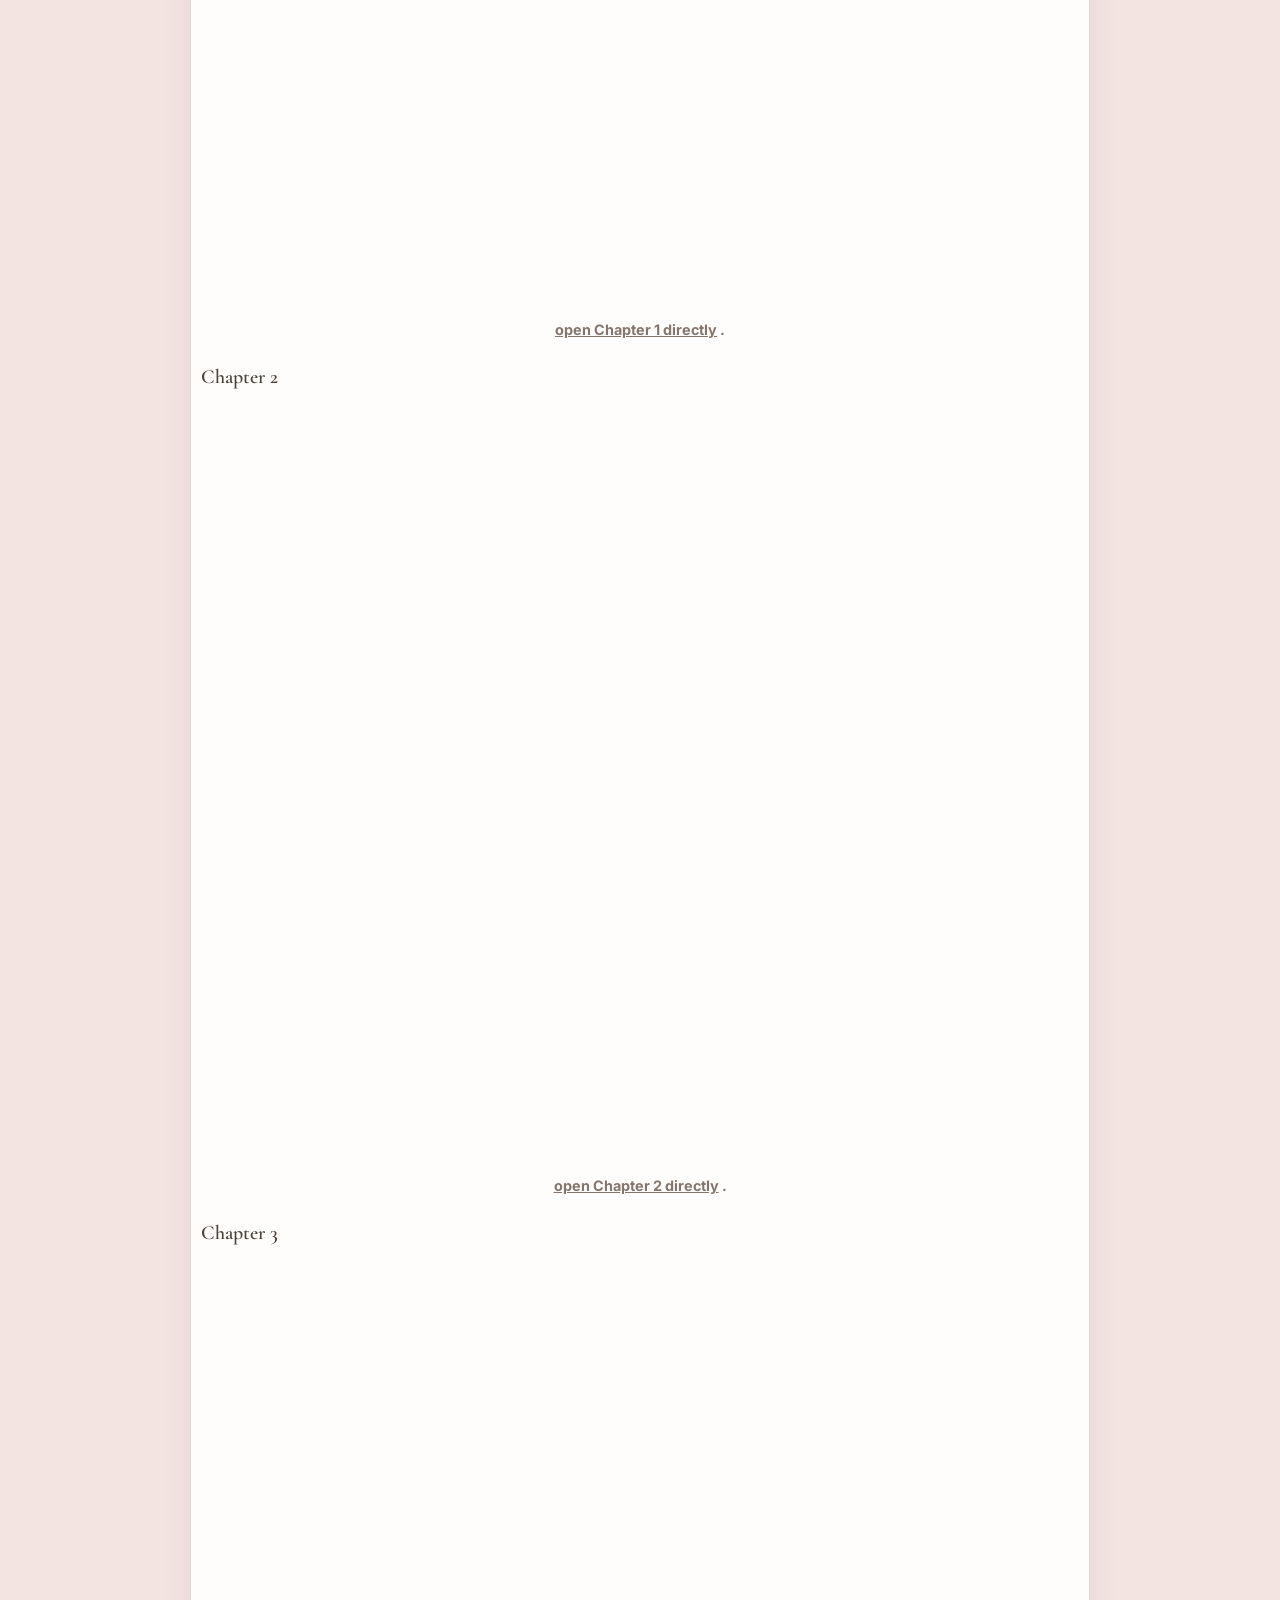
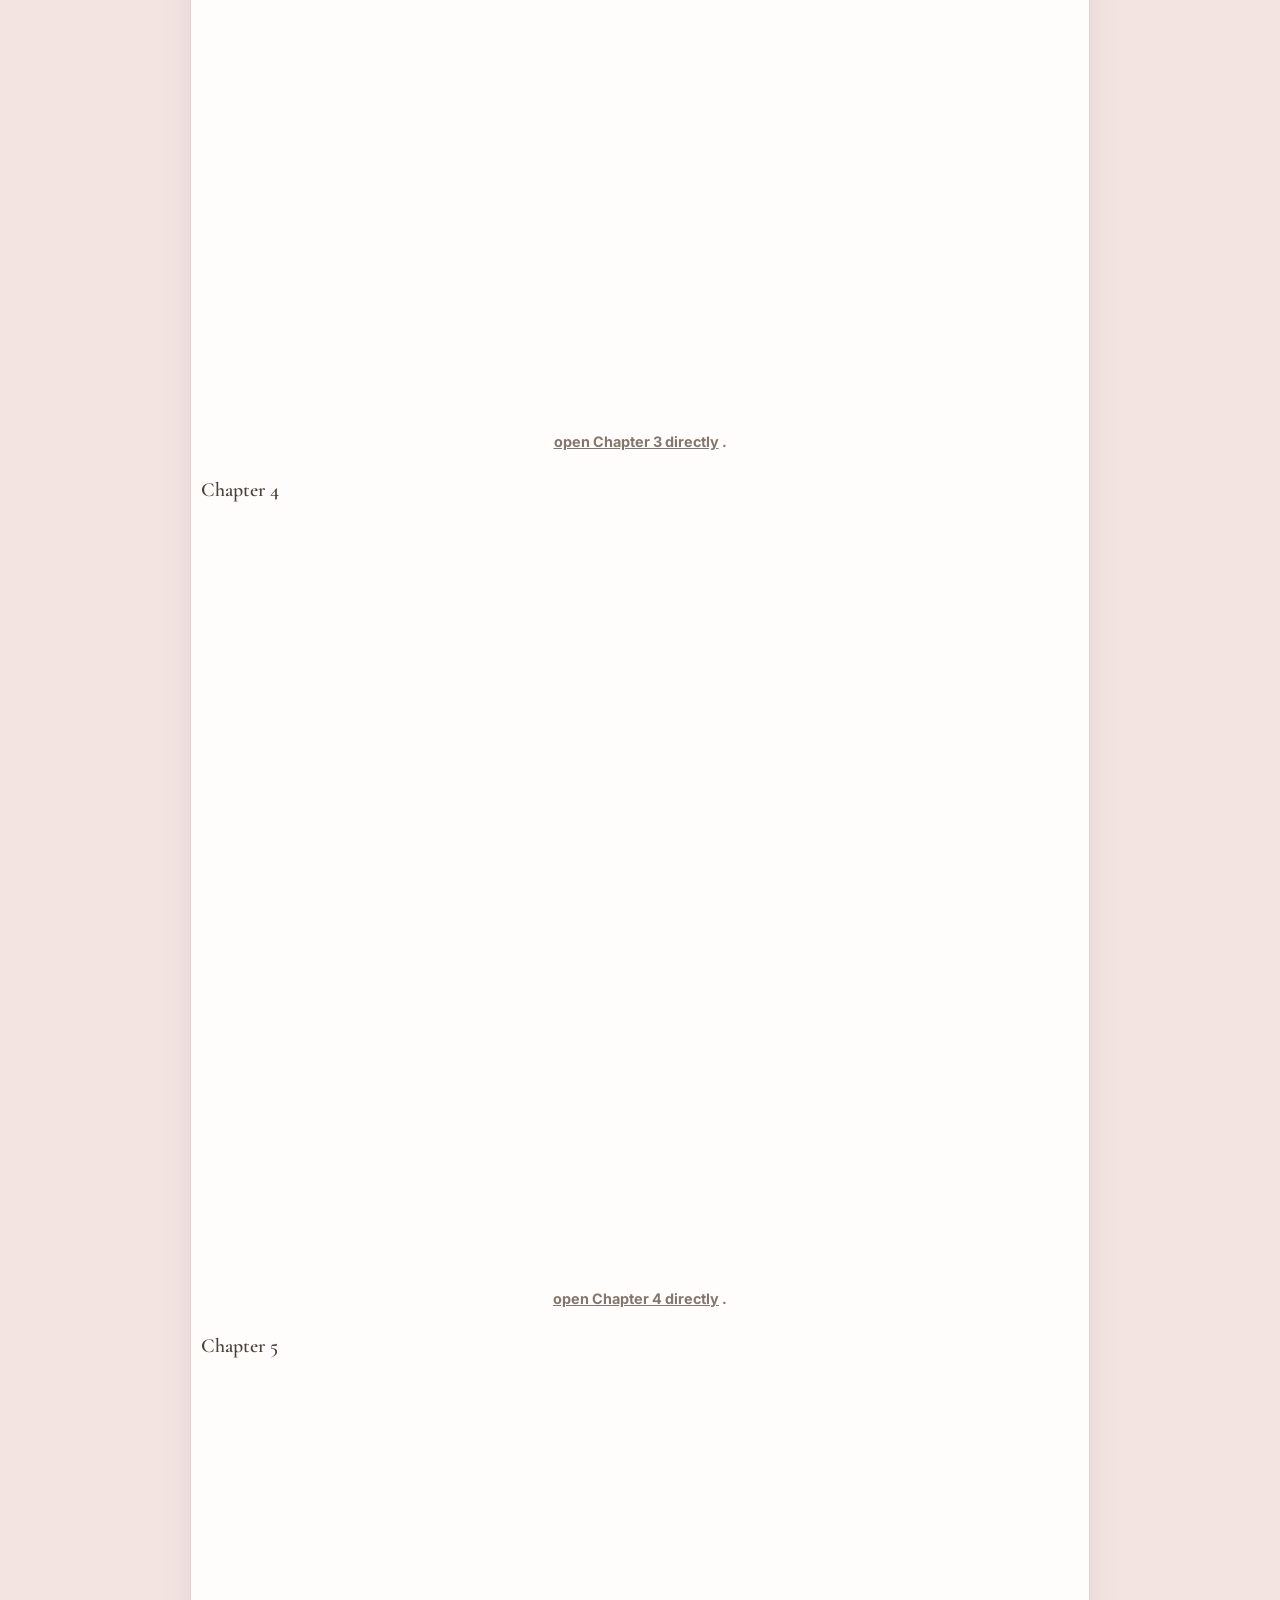
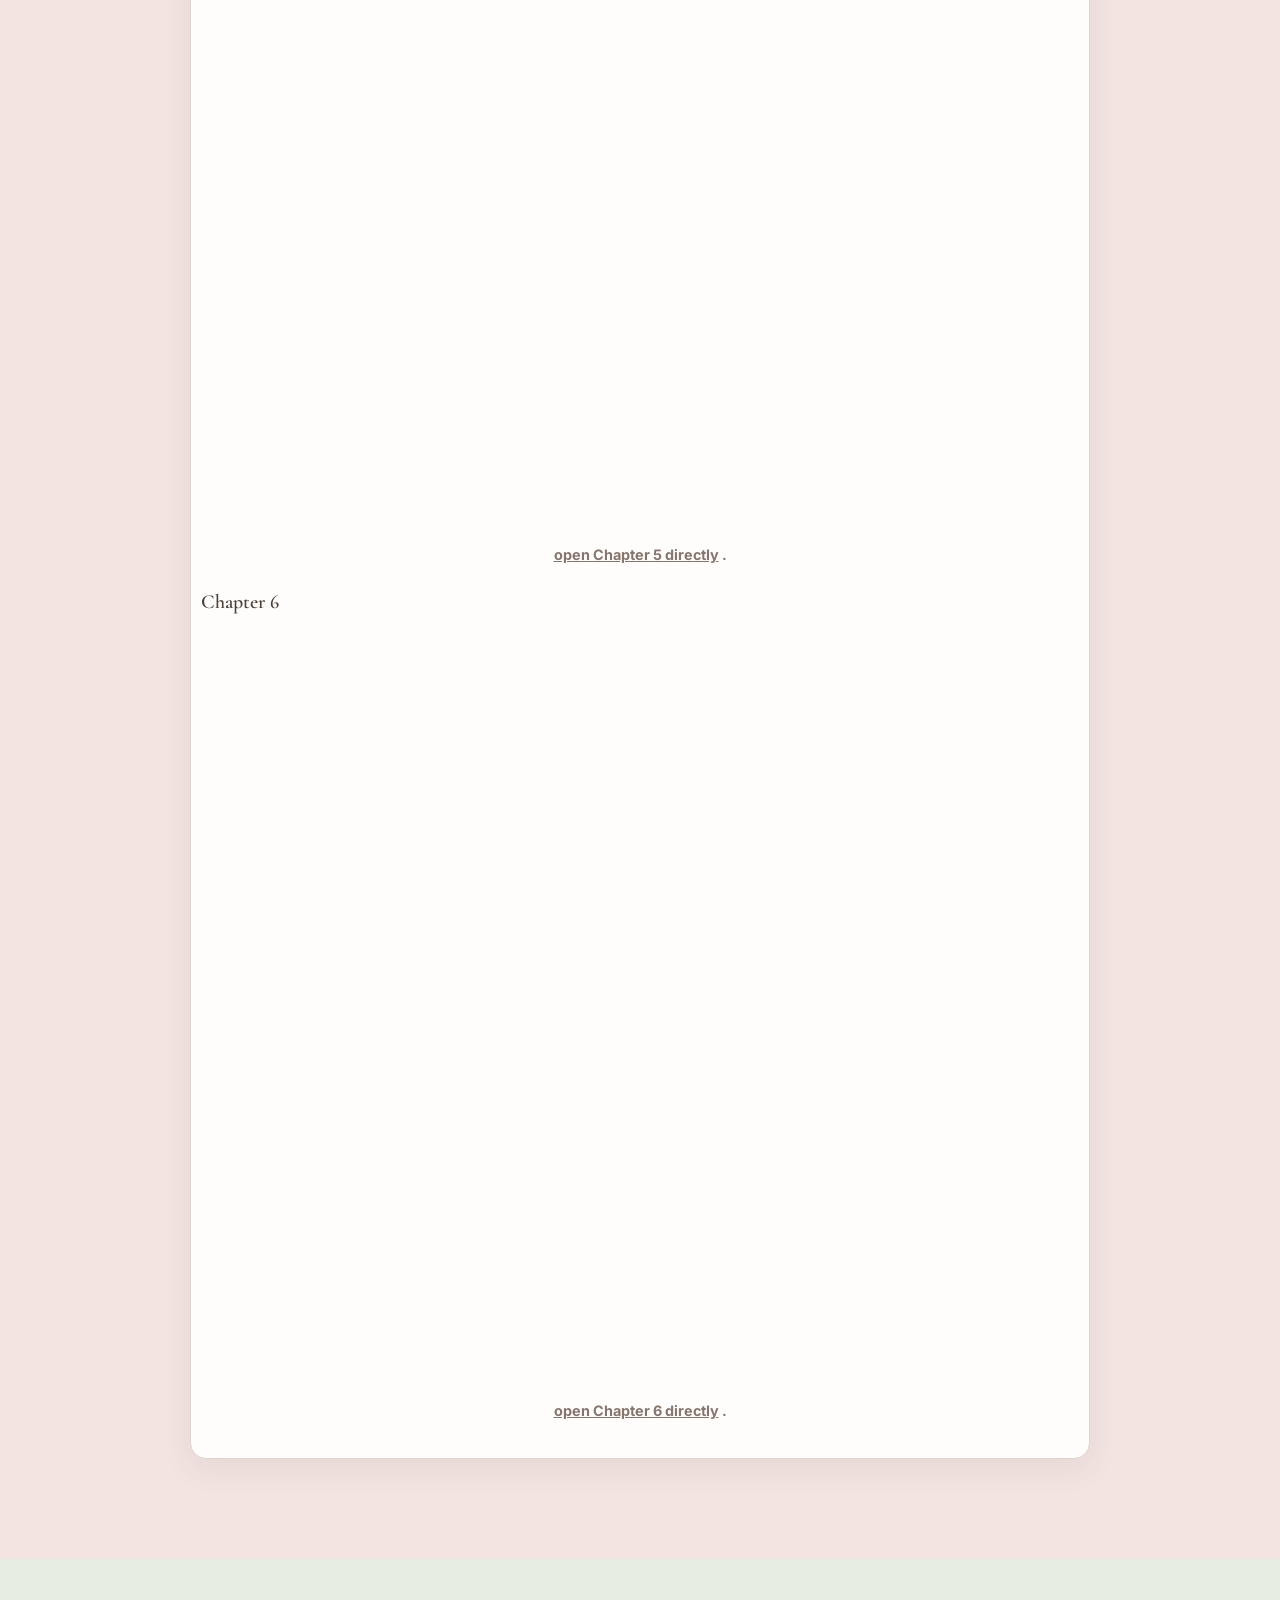
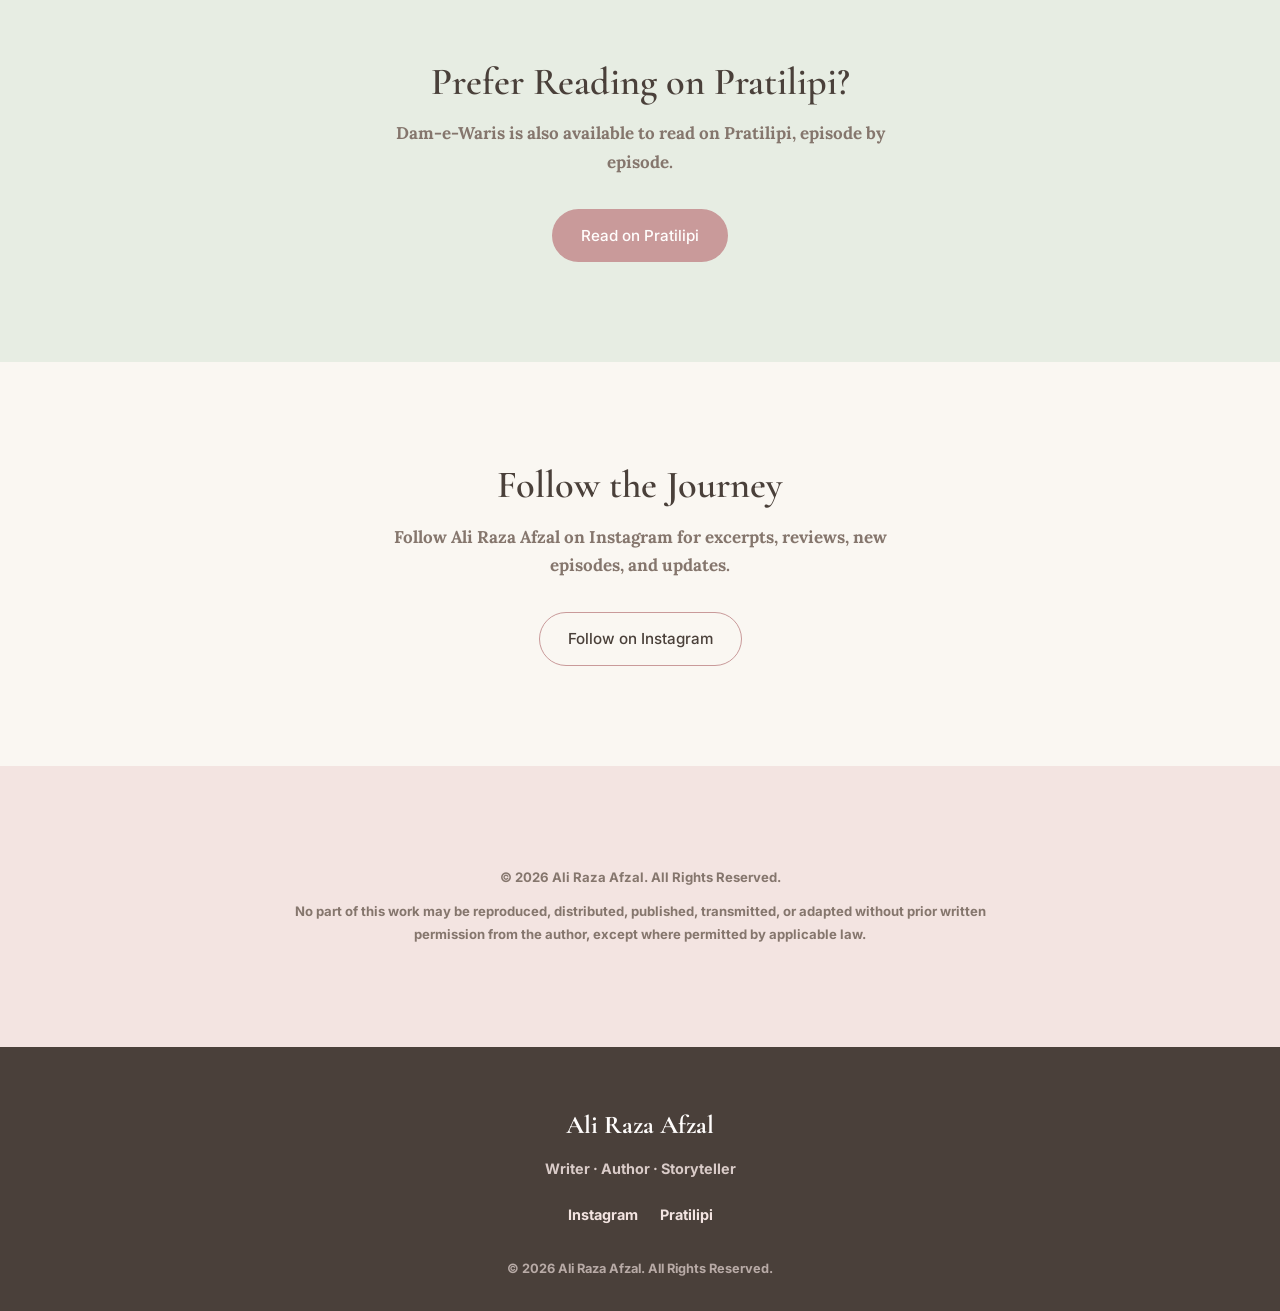
==== commit 5907b95f: "Update dam-e-waris.html" ====
--- a/dam-e-waris.html
+++ b/dam-e-waris.html
@@ -217,7 +217,7 @@
                   </p>
               </div>
 
-          <!-- CHAPTER 4 -->
+          <!-- CHAPTER 5 -->
               <div class="chapter-reader">
                   <h3>Chapter 5</h3>
 
@@ -231,6 +231,24 @@
                          target="_blank"
                          rel="noopener noreferrer">
                           <b> <u>open Chapter 5 directly</u> </b>
+                      </a>.
+                  </p>
+              </div>
+            
+            <!-- CHAPTER 6 -->
+              <div class="chapter-reader">
+                  <h3>Chapter 6</h3>
+
+                  <iframe src="pdf/dam-e-waris/chapter-06.pdf"
+                          title="Read Dam-e-Waris Chapter 6 by Ali Raza Afzal">
+                  </iframe>
+
+                  <p class="pdf-fallback">
+                     
+                      <a href="pdf/dam-e-waris/chapter-06.pdf"
+                         target="_blank"
+                         rel="noopener noreferrer">
+                          <b> <u>open Chapter 6 directly</u> </b>
                       </a>.
                   </p>
               </div>
